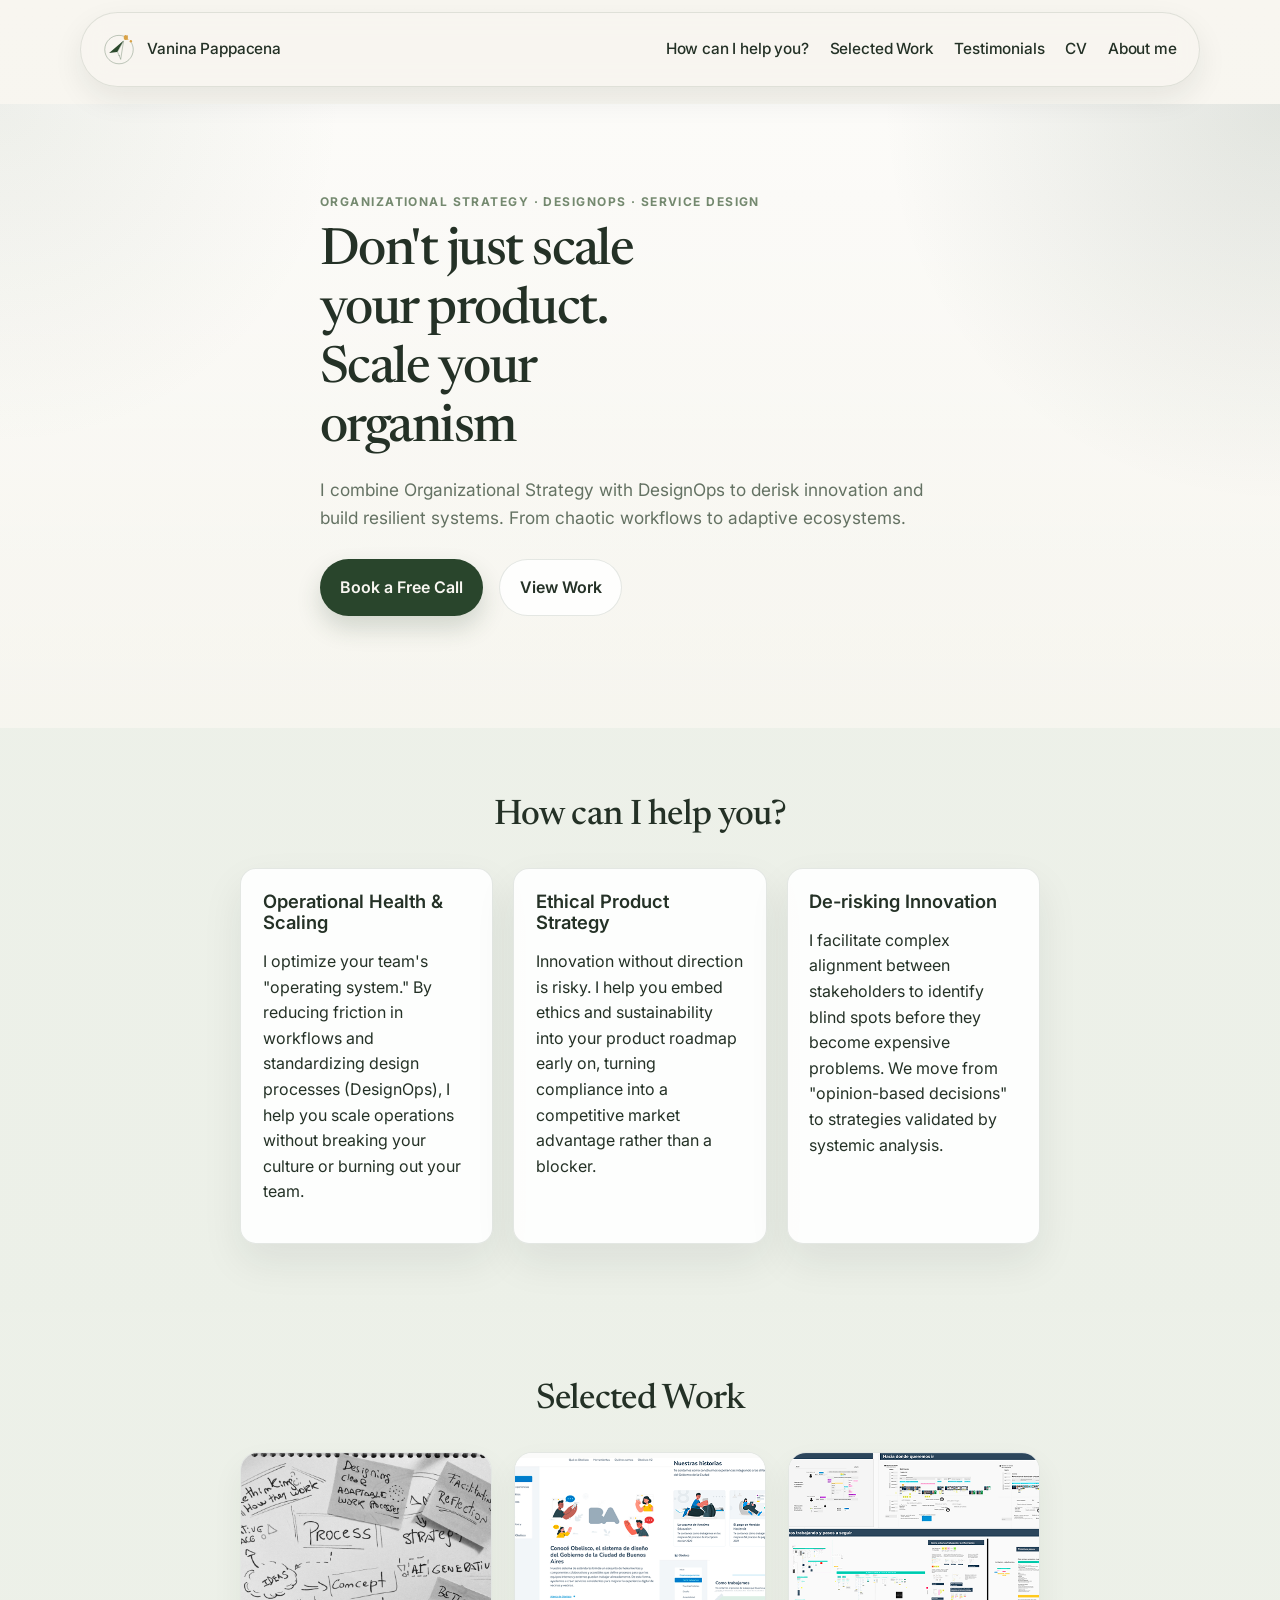
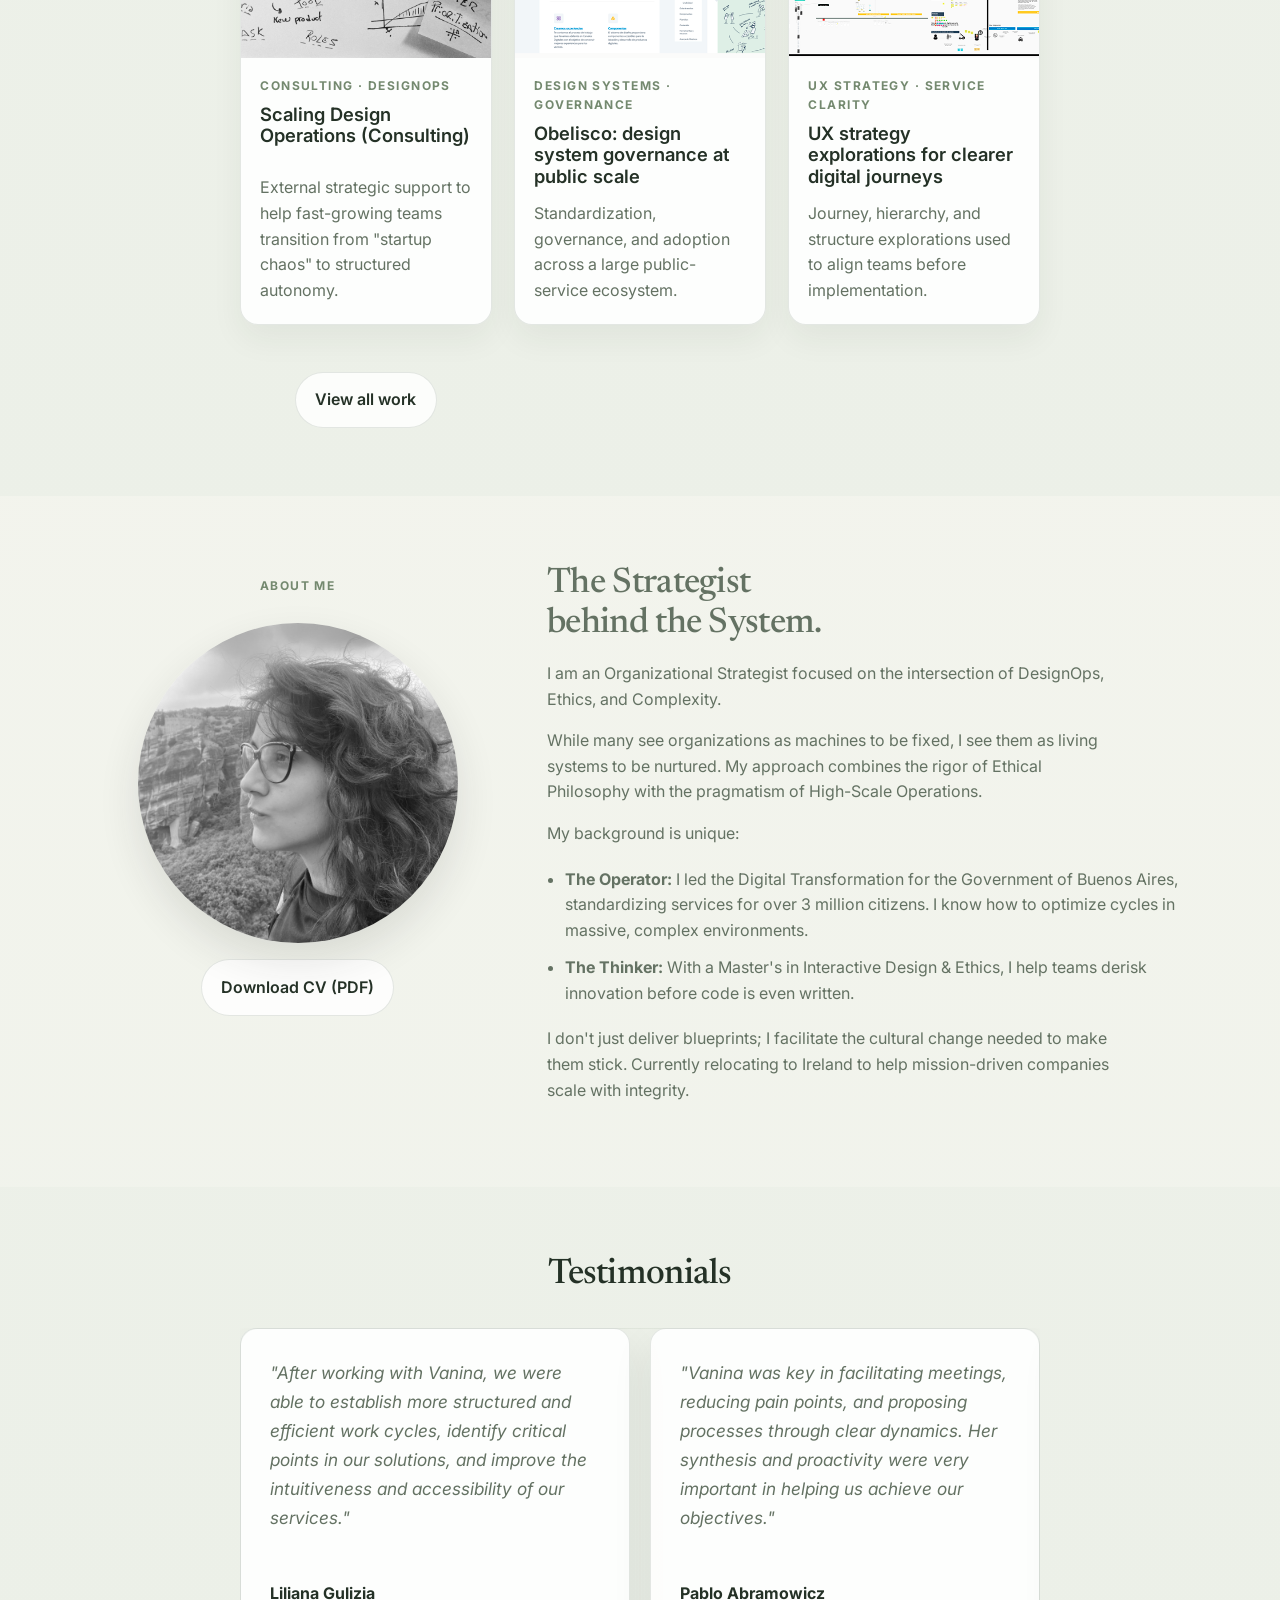
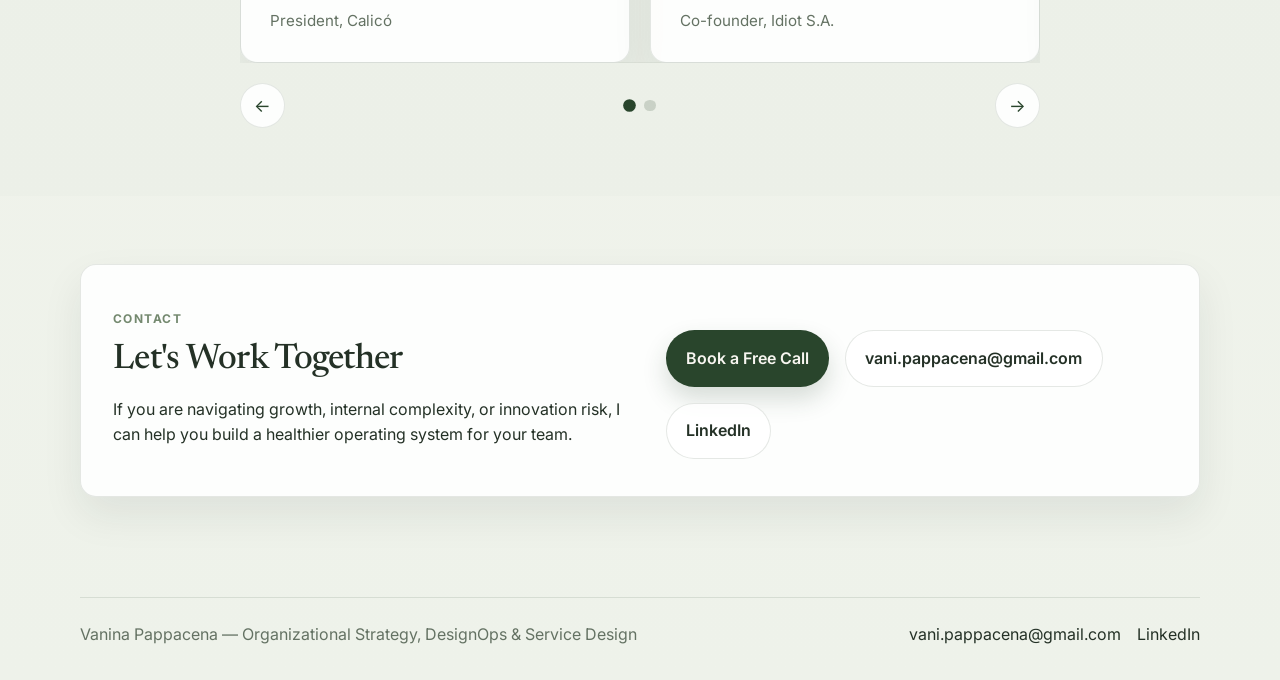
==== index.html @ 73548fb3 "Replace design system adoption with UX strategy explorations Updated the archive case card to reflec" ====
<!DOCTYPE html>
<html lang="en">
  <head>
    <meta charset="UTF-8" />
    <meta name="viewport" content="width=device-width, initial-scale=1.0" />
    <title>Vanina Pappacena | Organizational Strategy, DesignOps & Service Design</title>
    <meta
      name="description"
      content="Vanina Pappacena helps startups, digital teams, and mission-driven organizations reduce workflow friction, align stakeholders, and scale resilient operating systems through DesignOps, service design, and ethical product strategy."
    />
    <link rel="preconnect" href="https://fonts.googleapis.com" />
    <link rel="preconnect" href="https://fonts.gstatic.com" crossorigin />
    <link
      href="https://fonts.googleapis.com/css2?family=Inter:wght@400;500;600;700;800&family=Newsreader:opsz,wght@6..72,400;6..72,500;6..72,600&display=swap"
      rel="stylesheet"
    />
    <link rel="stylesheet" href="styles.css" />
    <link rel="icon" href="favicon.svg" type="image/svg+xml" />
  </head>
  <body>
    <a class="skip-link" href="#main">Skip to content</a>
    <header class="hero">
      <nav class="nav container">
        <a href="#top" class="brand" aria-label="Vanina Pappacena home">
          <span class="brand-mark" aria-hidden="true">
            <svg viewBox="0 0 26 27" xmlns="http://www.w3.org/2000/svg">
              <path d="M23.3946 8C24.4156 9.76504 25 11.8143 25 14C25 20.6274 19.6274 26 13 26C6.37258 26 1 20.6274 1 14C1 7.37258 6.37258 2 13 2C14.4025 2 15.7489 2.24062 17 2.68282" />
              <path d="M13.1991 19.167L14.4355 22.2803L16.8695 6.65194L11.7145 15.9192L13.1991 19.167Z" />
              <path d="M7.9419 16.3887L4.68591 16.9181L16.6733 6.60284L11.4561 15.9947L7.95185 16.3896L7.9419 16.3887Z" class="fill" />
              <path d="M18.597 6C18.2845 6 18.0086 5.92142 17.7692 5.76426C17.5299 5.60709 17.3419 5.37389 17.2051 5.06463C17.0684 4.75032 17 4.36248 17 3.90114C17 3.21166 17.1441 2.68441 17.4322 2.31939C17.7253 1.95437 18.1234 1.77186 18.6264 1.77186C18.812 1.77186 18.9805 1.79974 19.1318 1.85551C19.2833 1.90621 19.4176 1.97972 19.5348 2.07604C19.6569 2.1673 19.7594 2.2763 19.8425 2.40304L19.8718 2.40304L19.967 1.84791L20.4798 1.84791L20.4798 5.02661C20.4798 5.18378 20.5092 5.29531 20.5678 5.36121C20.6264 5.42205 20.6972 5.45247 20.7802 5.45247C20.8193 5.45247 20.8608 5.4474 20.9048 5.43726C20.9487 5.42712 20.9805 5.41952 21 5.41445L21 5.90114C20.9756 5.91635 20.9414 5.93156 20.8974 5.94676C20.8535 5.96198 20.8046 5.97465 20.751 5.98479C20.6972 5.99493 20.6434 6 20.5898 6C20.409 6 20.2576 5.95437 20.1355 5.86311C20.0183 5.77186 19.9329 5.60963 19.8791 5.37643L19.8278 5.37643C19.7497 5.4981 19.652 5.6071 19.5348 5.70342C19.4176 5.79468 19.2808 5.86819 19.1246 5.92395C18.9682 5.97465 18.7924 6 18.597 6Z" class="accent" />
              <circle cx="23" cy="7" r="1" class="accent" />
            </svg>
          </span>
          <span>Vanina Pappacena</span>
        </a>
        <button class="menu-toggle" aria-label="Toggle navigation" aria-expanded="false">
          <span></span><span></span><span></span>
        </button>
        <div class="nav-links">
          <a href="#services">How can I help you?</a>
          <a href="#work">Selected Work</a>
          <a href="#testimonials">Testimonials</a>
          <a href="cv.html">CV</a>
          <a href="#about">About me</a>
        </div>
      </nav>

      <div class="container hero-content" id="top">
        <p class="eyebrow">Organizational Strategy · DesignOps · Service Design</p>
        <h1>Don't just scale your product. Scale your organism</h1>
        <p class="lead">
          I combine Organizational Strategy with DesignOps to derisk innovation and build
          resilient systems. From chaotic workflows to adaptive ecosystems.
        </p>
        <div class="hero-actions">
          <a class="button primary" href="https://calendar.app.google/V6Ys1VDeQmLWU51MA" target="_blank" rel="noreferrer">Book a Free Call</a>
          <a class="button secondary" href="#work">View Work</a>
        </div>
      </div>
    </header>

    <main id="main">
      <section class="section section-alt" id="services">
        <div class="container">
          <div class="section-heading">
            <h2>How can I help you?</h2>
          </div>
          <div class="grid three-up">
            <article class="card service-card">
              <h3>Operational Health &amp; Scaling</h3>
              <p>
                I optimize your team's "operating system." By reducing friction in workflows and
                standardizing design processes (DesignOps), I help you scale operations without
                breaking your culture or burning out your team.
              </p>
            </article>
            <article class="card service-card">
              <h3>Ethical Product Strategy</h3>
              <p>
                Innovation without direction is risky. I help you embed ethics and sustainability into
                your product roadmap early on, turning compliance into a competitive market advantage
                rather than a blocker.
              </p>
            </article>
            <article class="card service-card">
              <h3>De-risking Innovation</h3>
              <p>
                I facilitate complex alignment between stakeholders to identify blind spots before they
                become expensive problems. We move from "opinion-based decisions" to strategies validated
                by systemic analysis.
              </p>
            </article>
          </div>
        </div>
      </section>

      <section class="section section-alt" id="work">
        <div class="container">
          <div class="section-heading">
            <h2>Selected Work</h2>
          </div>
           <div class="archive-case-grid">
          <a class="archive-case-card" href="cases/scaling-design-operations.html">
            <img class="archive-case-image" src="assets/images/cases/consulting-cover.png" alt="Scaling Design Operations" />
            <div class="archive-case-body">
              <p class="tag">Consulting · DesignOps</p>
              <h3>Scaling Design Operations (Consulting)</h3>
              <p>External strategic support to help fast-growing teams transition from "startup chaos" to structured autonomy.</p>
            </div>
          </a>
          <a class="archive-case-card" href="cases/obelisco-design-system.html">
            <img class="archive-case-image" src="assets/images/cases/system-overview.png" alt="Obelisco design system" />
            <div class="archive-case-body">
              <p class="tag">Design Systems · Governance</p>
              <h3>Obelisco: design system governance at public scale</h3>
              <p>Standardization, governance, and adoption across a large public-service ecosystem.</p>
            </div>
          </a>
             <a class="archive-case-card" href="cases/ux-strategy-explorations.html">
            <img class="archive-case-image" src="assets/images/cases/ux-strategy-cover.png" alt="UX strategy explorations" />
            <div class="archive-case-body">
              <p class="tag">UX Strategy · Service Clarity</p>
              <h3>UX strategy explorations for clearer digital journeys</h3>
              <p>Journey, hierarchy, and structure explorations used to align teams before implementation.</p>
            </div>
          </a>
          <div class="archive-cta">
            <a class="button secondary" href="work.html">View all work</a>
          </div>
        </div>
      </section>

      <section class="section container" id="about">
        <div class="about-layout">
          <div class="about-media">
            <p class="eyebrow">About me</p>
            <img class="profile-image" src="assets/images/profile-vanina.jpeg" alt="Portrait of Vanina Pappacena" />
            <a class="button secondary" href="assets/docs/vanina-pappacena-cv.pdf" download>Download CV (PDF)</a>
          </div>
          <div class="about-copy">
            <h2>The Strategist behind the System.</h2>
            <p>
              I am an Organizational Strategist focused on the intersection of DesignOps, Ethics, and Complexity.
            </p>
            <p>
              While many see organizations as machines to be fixed, I see them as living systems to be nurtured.
              My approach combines the rigor of Ethical Philosophy with the pragmatism of High-Scale Operations.
            </p>
            <p>My background is unique:</p>
            <ul class="about-points">
              <li><strong>The Operator:</strong> I led the Digital Transformation for the Government of Buenos Aires, standardizing services for over 3 million citizens. I know how to optimize cycles in massive, complex environments.</li>
              <li><strong>The Thinker:</strong> With a Master's in Interactive Design &amp; Ethics, I help teams derisk innovation before code is even written.</li>
            </ul>
            <p>
              I don't just deliver blueprints; I facilitate the cultural change needed to make them stick.
              Currently relocating to Ireland to help mission-driven companies scale with integrity.
            </p>
          </div>
        </div>
      </section>

      <section class="section section-alt" id="testimonials">
        <div class="container">
          <div class="section-heading">
            <h2>Testimonials</h2>
          </div>
          <div class="testimonials-carousel" data-testimonials-carousel aria-label="Client testimonials">
            <div class="testimonials-viewport" data-testimonials-viewport tabindex="0">
              <div class="testimonials-track">
                <article class="testimonial-card">
                  <p>
                    "After working with Vanina, we were able to establish more structured and efficient work cycles,
                    identify critical points in our solutions, and improve the intuitiveness and accessibility of our services."
                  </p>
                  <div class="testimonial-meta">
                    <strong>Liliana Gulizia</strong>
                    <span>President, Calicó</span>
                  </div>
                </article>

                <article class="testimonial-card">
                  <p>
                    "Vanina was key in facilitating meetings, reducing pain points, and proposing processes through clear dynamics.
                    Her synthesis and proactivity were very important in helping us achieve our objectives."
                  </p>
                  <div class="testimonial-meta">
                    <strong>Pablo Abramowicz</strong>
                    <span>Co-founder, Idiot S.A.</span>
                  </div>
                </article>

                <article class="testimonial-card">
                  <p>
                    "Vanina brings strong systematization, documentation, creativity, empathy, and professionalism.
                    She is deeply committed to understanding the organizations she supports and always adds value."
                  </p>
                  <div class="testimonial-meta">
                    <strong>Florencia Castagnino, Santiago Lombardi, Ernesto Kern</strong>
                    <span>Co-founders, Bleett</span>
                  </div>
                </article>

                <article class="testimonial-card">
                  <p>
                    "Working with Vanina was a valuable experience for our company. She helped us recognize and express
                    the qualities that represent us, while guiding a collective learning process that was key to the project's success."
                  </p>
                  <div class="testimonial-meta">
                    <strong>Laura Contreras</strong>
                    <span>Planning, project management and evaluation consultant</span>
                  </div>
                </article>
              </div>
            </div>

            <div class="testimonial-controls" aria-label="Testimonial navigation">
              <button class="testimonial-arrow" type="button" data-testimonial-prev aria-label="Previous testimonial">←</button>
              <div class="testimonial-dots" data-testimonial-dots></div>
              <button class="testimonial-arrow" type="button" data-testimonial-next aria-label="Next testimonial">→</button>
            </div>
          </div>
        </div>
      </section>

      <section class="section container" id="contact">
        <div class="contact-box">
          <div>
            <p class="eyebrow">Contact</p>
            <h2>Let's Work Together</h2>
            <p>
              If you are navigating growth, internal complexity, or innovation risk, I can help you build
              a healthier operating system for your team.
            </p>
          </div>
          <div class="contact-actions">
            <a class="button primary" href="https://calendar.app.google/V6Ys1VDeQmLWU51MA" target="_blank" rel="noreferrer">Book a Free Call</a>
            <a class="button secondary" href="mailto:vani.pappacena@gmail.com">vani.pappacena@gmail.com</a>
            <a class="button secondary" href="https://www.linkedin.com/in/vanina-pappacena/" target="_blank" rel="noreferrer">LinkedIn</a>
          </div>
        </div>
      </section>
    </main>

    <footer class="site-footer">
      <div class="container footer-content">
        <p>Vanina Pappacena — Organizational Strategy, DesignOps &amp; Service Design</p>
        <div class="footer-links">
          <a href="mailto:vani.pappacena@gmail.com">vani.pappacena@gmail.com</a>
          <a href="https://www.linkedin.com/in/vanina-pappacena/" target="_blank" rel="noreferrer">LinkedIn</a>
        </div>
      </div>
    </footer>

    <script>
      (() => {
        const carousel = document.querySelector("[data-testimonials-carousel]");

        if (!carousel) {
          return;
        }

        const viewport = carousel.querySelector("[data-testimonials-viewport]");
        const track = carousel.querySelector(".testimonials-track");
        const slides = Array.from(carousel.querySelectorAll(".testimonial-card"));
        const previousButton = carousel.querySelector("[data-testimonial-prev]");
        const nextButton = carousel.querySelector("[data-testimonial-next]");
        const dotsContainer = carousel.querySelector("[data-testimonial-dots]");
        const prefersReducedMotion = window.matchMedia("(prefers-reduced-motion: reduce)");
        const desktopViewport = window.matchMedia("(min-width: 901px)");
        let currentPage = 0;
        let intervalId;
        let scrollFrame;
        let dots = [];

        if (!viewport || !track || !slides.length || !previousButton || !nextButton || !dotsContainer) {
          return;
        }

        const getVisibleCount = () => (desktopViewport.matches ? 2 : 1);

        const getPageCount = () => Math.ceil(slides.length / getVisibleCount());

        const getPageStartIndex = (page) => page * getVisibleCount();

        const renderDots = () => {
          dotsContainer.innerHTML = "";
          dots = Array.from({ length: getPageCount() }, (_, index) => {
            const button = document.createElement("button");
            button.type = "button";
            button.className = "testimonial-dot";
            button.setAttribute("aria-label", `Go to testimonial group ${index + 1}`);
            button.addEventListener("click", () => {
              goToPage(index);
            });
            dotsContainer.appendChild(button);
            return button;
          });
        };

        const updateSlider = () => {
          const pageCount = getPageCount();
          currentPage = Math.max(0, Math.min(currentPage, pageCount - 1));

          slides.forEach((slide, index) => {
            const page = Math.floor(index / getVisibleCount());
            slide.setAttribute("aria-hidden", page === currentPage ? "false" : "true");
          });

          dots.forEach((dot, index) => {
            const isActive = index === currentPage;
            dot.classList.toggle("is-active", isActive);
            dot.setAttribute("aria-current", isActive ? "true" : "false");
          });
        };

        const goToPage = (page, restart = true) => {
          const pageCount = getPageCount();
          currentPage = (page + pageCount) % pageCount;
          const targetSlide = slides[getPageStartIndex(currentPage)];

          if (!targetSlide) {
            return;
          }

          viewport.scrollTo({
            left: targetSlide.offsetLeft,
            behavior: prefersReducedMotion.matches ? "auto" : "smooth"
          });

          updateSlider();

          if (restart) {
            restartAutoPlay();
          }
        };

        const stopAutoPlay = () => {
          if (intervalId) {
            window.clearInterval(intervalId);
            intervalId = undefined;
          }
        };

        const startAutoPlay = () => {
          if (prefersReducedMotion.matches || getPageCount() < 2) {
            return;
          }

          stopAutoPlay();
          intervalId = window.setInterval(() => {
            goToPage(currentPage + 1, false);
          }, 4200);
        };

        const restartAutoPlay = () => {
          stopAutoPlay();
          startAutoPlay();
        };

        previousButton.addEventListener("click", () => {
          goToPage(currentPage - 1);
        });

        nextButton.addEventListener("click", () => {
          goToPage(currentPage + 1);
        });

        carousel.addEventListener("mouseenter", stopAutoPlay);
        carousel.addEventListener("mouseleave", startAutoPlay);
        carousel.addEventListener("focusin", stopAutoPlay);
        carousel.addEventListener("focusout", () => {
          if (!carousel.contains(document.activeElement)) {
            startAutoPlay();
          }
        });

        carousel.addEventListener("keydown", (event) => {
          if (event.key === "ArrowLeft") {
            event.preventDefault();
            goToPage(currentPage - 1);
          }

          if (event.key === "ArrowRight") {
            event.preventDefault();
            goToPage(currentPage + 1);
          }
        });

        viewport.addEventListener("scroll", () => {
          if (scrollFrame) {
            cancelAnimationFrame(scrollFrame);
          }

          scrollFrame = requestAnimationFrame(() => {
            let closestIndex = 0;
            let closestDistance = Number.POSITIVE_INFINITY;

            slides.forEach((slide, index) => {
              const distance = Math.abs(slide.offsetLeft - viewport.scrollLeft);
              if (distance < closestDistance) {
                closestDistance = distance;
                closestIndex = index;
              }
            });

            currentPage = Math.floor(closestIndex / getVisibleCount());
            updateSlider();
          });
        });

        const handleMotionChange = () => {
          stopAutoPlay();
          startAutoPlay();
        };

        const handleViewportChange = () => {
          renderDots();
          updateSlider();
          goToPage(Math.min(currentPage, getPageCount() - 1), false);
          startAutoPlay();
        };

        document.addEventListener("visibilitychange", () => {
          if (document.hidden) {
            stopAutoPlay();
          } else {
            startAutoPlay();
          }
        });

        prefersReducedMotion.addEventListener("change", handleMotionChange);
        desktopViewport.addEventListener("change", handleViewportChange);

        renderDots();
        updateSlider();
        goToPage(0, false);
        startAutoPlay();
      })();
    </script>
    <script src="assets/js/nav.js"></script>
  </body>
</html>
---- styles.css ----
:root {
  --bg: #f5f3ec;
  --bg-alt: #ecf0e8;
  --bg-soft: #e4ebe1;
  --surface: rgba(255, 255, 255, 0.88);
  --surface-strong: rgba(255, 255, 255, 0.96);
  --surface-hover: rgba(255, 255, 255, 0.98);
  --text: #243126;
  --muted: #647263;
  --accent: #74896f;
  --accent-strong: #29452c;
  --accent-strong-hover: #1f3621;
  --accent-soft: #dce6d9;
  --accent-warm: #d9a246;
  --border: rgba(41, 69, 44, 0.12);
  --border-strong: rgba(41, 69, 44, 0.22);
  --shadow: 0 18px 40px rgba(30, 44, 32, 0.08);
  --shadow-strong: 0 20px 44px rgba(30, 44, 32, 0.14);
}

* {
  box-sizing: border-box;
}

html {
  scroll-behavior: smooth;
}

body {
  margin: 0;
  font-family: "Inter", system-ui, sans-serif;
  background: linear-gradient(180deg, #f8f6f0 0%, #eef2ea 100%);
  color: var(--text);
  line-height: 1.6;
  padding-top: 6.5rem;
}

.skip-link {
  position: absolute;
  left: -9999px;
}

.skip-link:focus {
  left: 1rem;
  top: 1rem;
  z-index: 100;
  background: white;
  color: #0b1020;
  padding: 0.75rem 1rem;
  border-radius: 0.75rem;
}

.container {
  width: min(1120px, calc(100% - 2rem));
  margin: 0 auto;
}

.hero {
  padding-bottom: 4.25rem;
  background:
    radial-gradient(circle at top right, rgba(41, 69, 44, 0.12), transparent 28%),
    radial-gradient(circle at top left, rgba(116, 137, 111, 0.1), transparent 24%),
    linear-gradient(180deg, rgba(255, 255, 255, 0.58), rgba(255, 255, 255, 0));
}

.nav {
  display: flex;
  align-items: center;
  justify-content: space-between;
  position: fixed;
  top: 0.75rem;
  left: 50%;
  transform: translateX(-50%);
  width: min(1120px, calc(100% - 2rem));
  z-index: 40;
  padding: 0.95rem 1.25rem;
  gap: 1rem;
  backdrop-filter: blur(14px);
}

.nav.container {
  background: rgba(248, 246, 240, 0.9);
  border: 1px solid var(--border);
  border-radius: 999px;
  box-shadow: 0 12px 30px rgba(30, 44, 32, 0.08);
}

.brand,
.nav a,
.work-card a {
  color: var(--text);
  text-decoration: none;
}

.brand {
  display: inline-flex;
  align-items: center;
  gap: 0.75rem;
  font-size: 0.96rem;
  font-weight: 700;
  letter-spacing: -0.01em;
}

.brand-mark {
  width: 2rem;
  height: 2rem;
  display: inline-flex;
}

.brand-mark svg {
  width: 100%;
  height: 100%;
  fill: none;
  stroke: #2c492d; 
  stroke-width: 0.25;
  stroke-linecap: round;
  stroke-linejoin: round;
}

.brand-mark svg .fill {
  fill: #2c492d;
  stroke: none;
}

.brand-mark svg .accent {
  fill: var(--accent-warm);
  stroke: none;
}

.nav-links {
  display: flex;
  gap: 1rem;
  flex-wrap: wrap;
}

.menu-toggle {
  display: none;
  background: none;
  border: none;
  cursor: pointer;
  padding: 0.35rem;
  flex-direction: column;
  justify-content: center;
  align-items: center;
  gap: 5px;
  width: 2.25rem;
  height: 2.25rem;
  flex-shrink: 0;
}

.menu-toggle span {
  display: block;
  width: 18px;
  height: 2px;
  background: var(--text);
  border-radius: 2px;
  transition: transform 0.22s ease, opacity 0.22s ease;
}

.nav.is-open .menu-toggle span:nth-child(1) {
  transform: translateY(7px) rotate(45deg);
}

.nav.is-open .menu-toggle span:nth-child(2) {
  opacity: 0;
}

.nav.is-open .menu-toggle span:nth-child(3) {
  transform: translateY(-7px) rotate(-45deg);
}

.nav a {
  font-size: 0.96rem;
  font-weight: 500;
  letter-spacing: -0.01em;
  padding: 0.32rem 0.15rem;
}

.hero-content {
  padding: 4.75rem 0 2.75rem;
  max-width: 40rem;
}

.eyebrow,
.tag {
  color: var(--accent);
  text-transform: uppercase;
  letter-spacing: 0.12em;
  font-size: 0.75rem;
  font-weight: 700;
}

h1,
h2,
h3 {
  line-height: 1.15;
  margin: 0 0 1rem;
}

h1 {
  font-family: "Newsreader", Georgia, serif;
  font-size: clamp(2rem, 5vw, 3.2rem); /* Mínimo: 32px | Máximo: 51px */
  max-width: 13ch;
  font-weight: 500;
  letter-spacing: -0.03em;
}

h2 {
  font-family: "Newsreader", Georgia, serif;
  font-size: clamp(1.5rem, 3.5vw, 2.2rem); /* Mínimo: 24px | Máximo: 35px */
  font-weight: 500;
  letter-spacing: -0.02em;
}

h3 {
  font-size: 1.15rem;
  font-weight: 600;
}

.lead {
  max-width: 58ch;
  color: var(--muted);
  font-size: 1.08rem;
}

.supporting-copy {
  max-width: 58ch;
  margin: 1rem 0 0;
  color: #556353;
}

.hero-actions,
.contact-actions {
  display: flex;
  gap: 1rem;
  flex-wrap: wrap;
  margin-top: 1.75rem;
}

.button {
  display: inline-flex;
  align-items: center;
  justify-content: center;
  padding: 0.9rem 1.2rem;
  border-radius: 999px;
  border: 1px solid var(--border);
  text-decoration: none;
  font-weight: 600;
  transition:
    transform 0.2s ease,
    box-shadow 0.2s ease,
    background-color 0.2s ease,
    color 0.2s ease,
    border-color 0.2s ease;
}

.button.primary {
  background: var(--accent-strong);
  color: #f8f6f1;
  border-color: transparent;
  box-shadow: 0 12px 24px rgba(41, 69, 44, 0.18);
}

.button.secondary {
  background: rgba(255, 255, 255, 0.82);
  color: var(--text);
}

.text-link {
  color: var(--accent-strong);
  text-decoration: none;
  font-weight: 600;
}

.button.primary:hover,
.button.primary:focus-visible {
  background: var(--accent-strong-hover);
  transform: translateY(-2px);
  box-shadow: 0 16px 28px rgba(41, 69, 44, 0.22);
}

.button.secondary:hover,
.button.secondary:focus-visible {
  background: var(--accent-soft);
  border-color: var(--border-strong);
  color: var(--accent-strong);
  transform: translateY(-2px);
  box-shadow: 0 12px 24px rgba(41, 69, 44, 0.1);
}

.button:active {
  transform: translateY(0);
  box-shadow: none;
}

.highlights {
  list-style: none;
  padding: 0;
  margin: 2rem 0 0;
  display: grid;
  grid-template-columns: repeat(2, minmax(0, 1fr));
  gap: 0.75rem;
  max-width: 48rem;
}

.highlights li,
.card,
.work-card,
.contact-box {
  background: var(--surface);
  border: 1px solid var(--border);
  border-radius: 16px;
  box-shadow: var(--shadow);
}

.highlights li {
  padding: 1rem 1.1rem;
}

.section-tight {
  padding: 2.5rem 0 0;
}

.intro-panel {
  padding: 0;
  background: transparent;
  border: 0;
  border-radius: 0;
  color: #435140;
  box-shadow: none;
}

.intro-panel p {
  margin: 0;
  font-size: 1.05rem;
  max-width: 38rem;
}

.intro-minimal {
  border-top: 1px solid var(--border);
  padding-top: 1.5rem;
}

.section {
  padding: 4.25rem 0;
}

.section-alt {
  background: linear-gradient(180deg, rgba(236, 240, 232, 0.92), rgba(236, 240, 232, 0.98));
}

.section-heading {
  margin-bottom: 2rem;
  text-align: center;
}

.compact-heading {
  margin-bottom: 1.25rem;
}

.grid {
  display: grid;
  gap: 1.25rem;
}

.two-up {
  grid-template-columns: repeat(2, minmax(0, 1fr));
}

.three-up {
  grid-template-columns: repeat(3, minmax(0, 1fr));
}

.work-grid {
  grid-template-columns: repeat(3, minmax(0, 1fr));
}

.archive-case-grid {
  display: grid;
  grid-template-columns: repeat(3, minmax(0, 1fr));
  gap: 1.4rem;
}

.featured-case-grid {
  grid-template-columns: repeat(3, minmax(0, 1fr));
}

.archive-case-card {
  display: flex;
  flex-direction: column;
  background: var(--surface);
  border: 1px solid var(--border);
  border-radius: 18px;
  overflow: hidden;
  text-decoration: none;
  color: var(--text);
  box-shadow: 0 14px 32px rgba(30, 44, 32, 0.06);
  transition: transform 0.22s ease, box-shadow 0.22s ease, border-color 0.22s ease;
}

.archive-case-card:hover,
.archive-case-card:focus-visible {
  transform: translateY(-4px);
  box-shadow: var(--shadow-strong);
  border-color: var(--border-strong);
  background: var(--surface-hover);
}

.archive-case-image {
  width: 100%;
  aspect-ratio: 1.22 / 1;
  object-fit: cover;
  display: block;
}

.archive-case-body {
  display: flex;
  flex: 1;
  flex-direction: column;
  gap: 0.35rem;
  padding: 1.15rem 1.2rem 1.3rem;
}

.archive-case-body h3 {
  margin-bottom: 0.55rem;
}

.archive-case-body .tag {
  margin: 0 0 0.2rem;
}

.archive-case-body p:last-child {
  margin-top: auto;
  margin-bottom: 0;
  color: var(--muted);
}

.expanded-work-grid {
  grid-template-columns: repeat(2, minmax(0, 1fr));
}

.compact-work-grid {
  align-items: start;
}

.card,
.work-card {
  padding: 1.35rem;
}

.audience-grid {
  align-items: stretch;
}

.audience-card {
  display: flex;
  flex-direction: column;
}

.card-actions {
  display: flex;
  align-items: center;
  gap: 1rem;
  flex-wrap: wrap;
  margin-top: auto;
  padding-top: 1rem;
}

.service-card,
.faq-card {
  height: 100%;
}

.feature-list {
  margin: 1rem 0 0;
  padding-left: 1.15rem;
  color: var(--muted);
}

.feature-list li + li {
  margin-top: 0.55rem;
}

.work-card ul {
  padding-left: 1.2rem;
  color: var(--muted);
}

.service-card p,
.work-card p,
.about-copy p,
.testimonial-card p,
.contact-box p {
  max-width: 58ch;
}

.work-card a {
  font-weight: 600;
  color: var(--accent-strong);
}

.about-points {
  margin: 1.25rem 0;
  padding-left: 1.1rem;
  color: var(--muted);
}

.about-points li {
  margin-bottom: 0.75rem;
}

.about-layout {
  display: grid;
  grid-template-columns: 0.8fr 1.2fr;
  gap: 2rem;
  align-items: start;
}

.about-media {
  display: flex;
  flex-direction: column;
  align-items: center;
  gap: 1rem;
}

.profile-image {
  width: min(320px, 100%);
  aspect-ratio: 1;
  object-fit: cover;
  border-radius: 50%;
  display: block;
  filter: grayscale(100%);
  box-shadow: 0 18px 40px rgba(30, 44, 32, 0.12);
}

.about-copy {
  color: var(--muted);
}

.about-copy h2 {
  max-width: 14ch;
}

.testimonials-carousel {
  display: grid;
  gap: 1.25rem;
}

.testimonials-viewport {
  overflow-x: auto;
  overflow-y: hidden;
  position: relative;
  scroll-behavior: smooth;
  scrollbar-width: none;
  -ms-overflow-style: none;
}

.testimonials-viewport::-webkit-scrollbar {
  display: none;
}

.testimonials-viewport::after {
  content: "";
  position: absolute;
  inset: 0;
  border-radius: 18px;
  box-shadow: inset 0 0 0 1px rgba(44, 73, 45, 0.06);
  pointer-events: none;
}

.testimonials-track {
  display: flex;
  align-items: stretch;
  gap: 1.25rem;
}

.testimonials-grid {
  grid-template-columns: repeat(2, minmax(0, 1fr));
}

.testimonials-grid-wide {
  grid-template-columns: 1fr 1.35fr 1fr;
  align-items: stretch;
}

.testimonial-card,
.final-cta {
  background: var(--surface);
  border: 1px solid var(--border);
  border-radius: 16px;
  box-shadow: var(--shadow);
}

.testimonial-card {
  display: flex;
  flex-direction: column;
  justify-content: space-between;
  padding: 1.8rem;
  min-height: 18.5rem;
  flex: 0 0 calc(50% - 0.625rem);
  color: var(--muted);
  scroll-snap-align: start;
}

.testimonial-card p {
  font-style: italic;
  font-size: 1.08rem;
  line-height: 1.68;
  margin: 0;
  max-width: 34rem;
}

.testimonial-meta {
  display: flex;
  flex-direction: column;
  gap: 0.15rem;
  margin-top: 1.5rem;
  color: var(--text);
}

.testimonial-controls {
  display: flex;
  align-items: center;
  justify-content: center;
  gap: 1rem;
}

.testimonial-arrow {
  width: 2.8rem;
  height: 2.8rem;
  border-radius: 999px;
  border: 1px solid var(--border);
  background: rgba(255, 255, 255, 0.88);
  color: var(--accent-strong);
  font: inherit;
  font-size: 1.1rem;
  cursor: pointer;
  transition: transform 0.2s ease, background 0.2s ease, border-color 0.2s ease;
}

.testimonial-arrow:hover,
.testimonial-arrow:focus-visible {
  background: var(--accent-soft);
  border-color: var(--border-strong);
  transform: translateY(-1px);
}

.testimonial-arrow:active {
  transform: translateY(0);
}

.testimonial-dots {
  display: flex;
  align-items: center;
  justify-content: center;
  gap: 0.55rem;
  flex: 1;
}

.testimonial-dot {
  width: 0.7rem;
  height: 0.7rem;
  padding: 0;
  border: 0;
  border-radius: 999px;
  background: rgba(44, 73, 45, 0.18);
  cursor: pointer;
  transition: transform 0.2s ease, background 0.2s ease;
}

.testimonial-dot.is-active {
  background: var(--accent-strong);
  transform: scale(1.15);
}

.testimonial-meta span {
  color: var(--muted);
  font-size: 0.95rem;
}

.contact-box {
  padding: 2rem;
  display: flex;
  justify-content: space-between;
  gap: 2rem;
  align-items: center;
}

.section-note {
  margin: 1.25rem 0 0;
  color: var(--muted);
  max-width: 44rem;
}

.archive-cta {
  display: flex;
  align-items: center;
  justify-content: center;
  gap: 1rem;
  flex-wrap: wrap;
  margin-top: 1.5rem;
}

.archive-page .hero,
.case-page .hero {
  padding-bottom: 2.5rem;
}

.page-intro {
  padding: 3.35rem 0 1.25rem;
  max-width: 44rem;
}

.page-intro h1 {
  max-width: 12ch;
}

.archive-grid {
  align-items: stretch;
}

.cv-layout {
  display: grid;
  grid-template-columns: 0.75fr 1.25fr;
  gap: 1.85rem;
  align-items: start;
}

.cv-layout .case-summary {
  position: sticky;
  top: 7rem;
}

.cv-content {
  display: grid;
  gap: 0;
}

.chip-grid {
  display: flex;
  flex-wrap: wrap;
  gap: 0.75rem;
  margin-top: 1rem;
}

.chip {
  display: inline-flex;
  align-items: center;
  padding: 0.55rem 0.9rem;
  border-radius: 999px;
  background: rgba(255, 255, 255, 0.9);
  border: 1px solid var(--border);
  color: var(--text);
  font-size: 0.95rem;
}

.timeline {
  display: grid;
  gap: 1rem;
  margin-top: 1rem;
}

.timeline-item {
  background: var(--surface);
  border: 1px solid var(--border);
  border-radius: 18px;
  box-shadow: var(--shadow);
  padding: 1.45rem;
}

.timeline-meta {
  margin: -0.35rem 0 1rem;
  color: var(--muted);
}

.case-backlink {
  display: inline-flex;
  margin-bottom: 1rem;
  color: var(--accent-strong);
  text-decoration: none;
  font-weight: 600;
}

.case-hero {
  display: grid;
  grid-template-columns: 1.05fr 0.95fr;
  gap: 2rem;
  align-items: center;
}

.case-cover {
  width: 100%;
  aspect-ratio: 1.08 / 1;
  object-fit: cover;
  border-radius: 24px;
  border: 1px solid var(--border);
  box-shadow: var(--shadow);
  display: block;
}

.case-layout {
  display: grid;
  grid-template-columns: 0.85fr 1.15fr;
  gap: 1.8rem;
  align-items: start;
}

.case-summary,
.gallery-card,
.fact-card {
  background: var(--surface);
  border: 1px solid var(--border);
  border-radius: 18px;
  box-shadow: var(--shadow);
}

.case-summary,
.fact-card {
  padding: 1.4rem;
}

.case-summary h2,
/* .case-section h2 {
  max-width: 16ch;
}*/

.case-summary p,
.fact-card p,
.case-intro,
.case-section p {
  color: var(--muted);
}

.metric-list,
.fact-list {
  list-style: none;
  padding: 0;
  margin: 1rem 0 0;
  display: grid;
  gap: 0.85rem;
}

.metric-list li,
.fact-list li {
  padding-top: 0.85rem;
  border-top: 1px solid var(--border);
}

.metric-list strong,
.fact-list strong {
  display: block;
  color: var(--text);
}

.case-section + .case-section {
  margin-top: 2.25rem;
}

.case-grid {
  display: grid;
  grid-template-columns: repeat(2, minmax(0, 1fr));
  gap: 1rem;
  margin-top: 1.25rem;
}

.gallery-card {
  padding: 0.9rem;
}

.gallery-card img {
  width: 100%;
  aspect-ratio: 1.2 / 1;
  object-fit: cover;
  display: block;
  border-radius: 14px;
}

.gallery-card figcaption {
  font-size: 0.95rem;
  color: var(--text);
  padding-top: 0.75rem;
}

.case-facts {
  display: grid;
  /* grid-template-columns: repeat(3, minmax(0, 1fr)); */
  gap: 1rem;
  margin-top: 1.5rem;
}

.site-footer {
  padding: 2rem 0 2rem;
}

.footer-content {
  padding-top: 1.5rem;
  border-top: 1px solid var(--border);
  display: flex;
  align-items: center;
  justify-content: space-between;
  gap: 1rem;
  color: var(--muted);
}

.footer-content p {
  margin: 0;
}

.footer-links {
  display: flex;
  flex-wrap: wrap;
  gap: 1rem;
}

.footer-links a {
  color: var(--text);
  text-decoration: none;
}

.about-media .button,
.cv-layout .hero-actions .button {
  min-width: 12rem;
}

.nav a,
.work-card a,
.footer-links a {
  transition: all 0.2s ease;
}

.nav a:hover,
.nav a:focus-visible {
  color: var(--accent-strong);
  opacity: 1;
}

.work-card a:hover,
.work-card a:focus-visible,
.footer-links a:hover,
.footer-links a:focus-visible,
.text-link:hover,
.text-link:focus-visible,
.case-backlink:hover,
.case-backlink:focus-visible {
  color: var(--accent-strong);
  opacity: 0.82;
}

@media (max-width: 900px) {
  .two-up,
  .three-up,
  .work-grid,
  .archive-case-grid,
  .testimonials-grid,
  .about-layout,
  .contact-box,
  .expanded-work-grid,
  .footer-content,
  .cv-layout {
    grid-template-columns: 1fr;
    display: grid;
  }

  .case-hero,
  .case-layout,
  .case-grid,
  .case-facts {
    grid-template-columns: 1fr;
  }

  .testimonials-grid-wide {
    grid-template-columns: 1fr;
  }

  .hero-content {
    max-width: 100%;
  }

  .nav-links {
    justify-content: center;
  }

  .testimonial-card {
    flex-basis: 100%;
    min-height: 19rem;
  }

  .archive-cta {
    align-items: flex-start;
  }

  .footer-content {
    display: flex;
    flex-direction: column;
    align-items: flex-start;
  }

  .cv-layout .case-summary {
    position: static;
  }
}

@media (max-width: 640px) {
  body {
    padding-top: 5rem;
    line-height: 1.55;
  }

  .menu-toggle {
    display: flex;
  }

  .nav {
    flex-direction: row;
    gap: 0.75rem;
    border-radius: 999px;
    top: 0.5rem;
    width: min(1120px, calc(100% - 1rem));
    padding: 0.85rem 1rem;
  }

  .nav.is-open {
    flex-direction: column;
    border-radius: 24px;
    align-items: stretch;
  }

  .nav-links {
    display: none;
    width: 100%;
    flex-direction: column;
    align-items: center;
    gap: 0.6rem;
  }

  .nav.is-open .nav-links {
    display: flex;
  }

  .nav a {
    font-size: 0.92rem;
  }

  .brand {
    font-size: 0.94rem;
  }

  .highlights {
    grid-template-columns: 1fr;
  }

  .hero-content {
    padding-top: 2.25rem;
    padding-bottom: 1rem;
  }

  .section {
    padding: 3.4rem 0;
  }

  .section-heading {
    margin-bottom: 1.25rem;
  }

  .page-intro {
    padding-top: 2.45rem;
  }

  h1 {
    max-width: 11ch;
    font-size: clamp(2.2rem, 13vw, 3.4rem);
  }

  h2 {
    font-size: clamp(1.7rem, 8vw, 2.3rem);
  }

  h3 {
    font-size: 1.05rem;
  }

  .lead,
  .intro-panel p,
  .archive-case-body p:last-child,
  .about-copy,
  .case-intro,
  .case-section p,
  .timeline-meta,
  .chip {
    font-size: 0.98rem;
  }

  .card,
  .work-card,
  .timeline-item,
  .case-summary,
  .fact-card,
  .contact-box,
  .testimonial-card {
    padding: 1.1rem;
    border-radius: 14px;
  }

  .about-layout,
  .case-hero,
  .case-layout,
  .cv-layout {
    gap: 1.25rem;
  }

  .case-cover,
  .gallery-card img,
  .archive-case-image {
    aspect-ratio: 1.18 / 1;
  }

  .testimonial-card {
    min-height: auto;
    padding: 1.2rem;
  }

  .testimonial-card p {
    font-size: 1.02rem;
    line-height: 1.62;
  }

  .testimonial-controls {
    gap: 0.75rem;
  }

  .testimonial-arrow {
    width: 2.55rem;
    height: 2.55rem;
  }

  .contact-actions,
  .hero-actions,
  .card-actions {
    flex-direction: column;
  }

  .button,
  .text-link {
    width: 100%;
    justify-content: center;
  }
}

/* ==========================================================================
   Case Text Blocks (Who this is for & Key learning)
   ========================================================================== */

/* Limita el ancho del texto para una lectura cómoda tipo editorial */
.section-alt .container {
  max-width: 800px;
  margin: 0 auto;
}

/* Tarjetas de texto plano */
.case-text-block {
  background: var(--surface);
  border: 1px solid var(--border);
  border-radius: 18px;
  box-shadow: var(--shadow);
  padding: 2rem;
  margin-bottom: 2rem;
}

/* Reset de margen superior para los títulos dentro del bloque */
.case-text-block h3 {
  margin-top: 0;
  margin-bottom: 1.25rem;
  font-family: "Newsreader", Georgia, serif;
  font-size: 1.6rem;
  font-weight: 500;
  letter-spacing: -0.01em;
  color: var(--text);
}

/* Estilo para las listas (Who this is for) */
.case-text-block ul {
  list-style: none;
  padding: 0;
  margin: 0;
}

.case-text-block ul li {
  font-size: 1.02rem;
  line-height: 1.6;
  color: var(--muted);
  margin-bottom: 0.85rem;
  padding-left: 1.5rem;
  position: relative;
}

/* Viñeta sutil y elegante usando tus variables de diseño */
.case-text-block ul li::before {
  content: "—";
  position: absolute;
  left: 0;
  color: var(--accent);
  font-weight: 600;
}

.case-text-block ul li:last-child {
  margin-bottom: 0;
}

/* Estilo para los párrafos (Key learning) */
.case-text-block p {
  font-size: 1.05rem;
  line-height: 1.65;
  color: var(--muted);
  margin: 0;
}

/* Ajustes específicos para pantallas pequeñas */
@media (max-width: 640px) {
  .case-text-block {
    padding: 1.4rem;
    border-radius: 14px;
    margin-bottom: 1.5rem;
  }
  
  .case-text-block h3 {
    font-size: 1.35rem;
    margin-bottom: 1rem;
  }
  
  .case-text-block p,
  .case-text-block ul li {
    font-size: 0.98rem;
  }
}

/* ==========================================================================
   Ajustes Finales para Casos de Estudio (Ponelo abajo de todo)
   ========================================================================== */

/* Libera el límite de 13 caracteres solo en las páginas de casos */
.case-page .case-hero h1 {
  max-width: 100%;
}

/* Le da un poco más de aire a la grilla del hero en pantallas grandes */
@media (min-width: 901px) {
  .case-page .case-hero {
    grid-template-columns: 1.2fr 0.8fr; /* El texto gana más espacio que la imagen */
    gap: 4rem;
  }
}
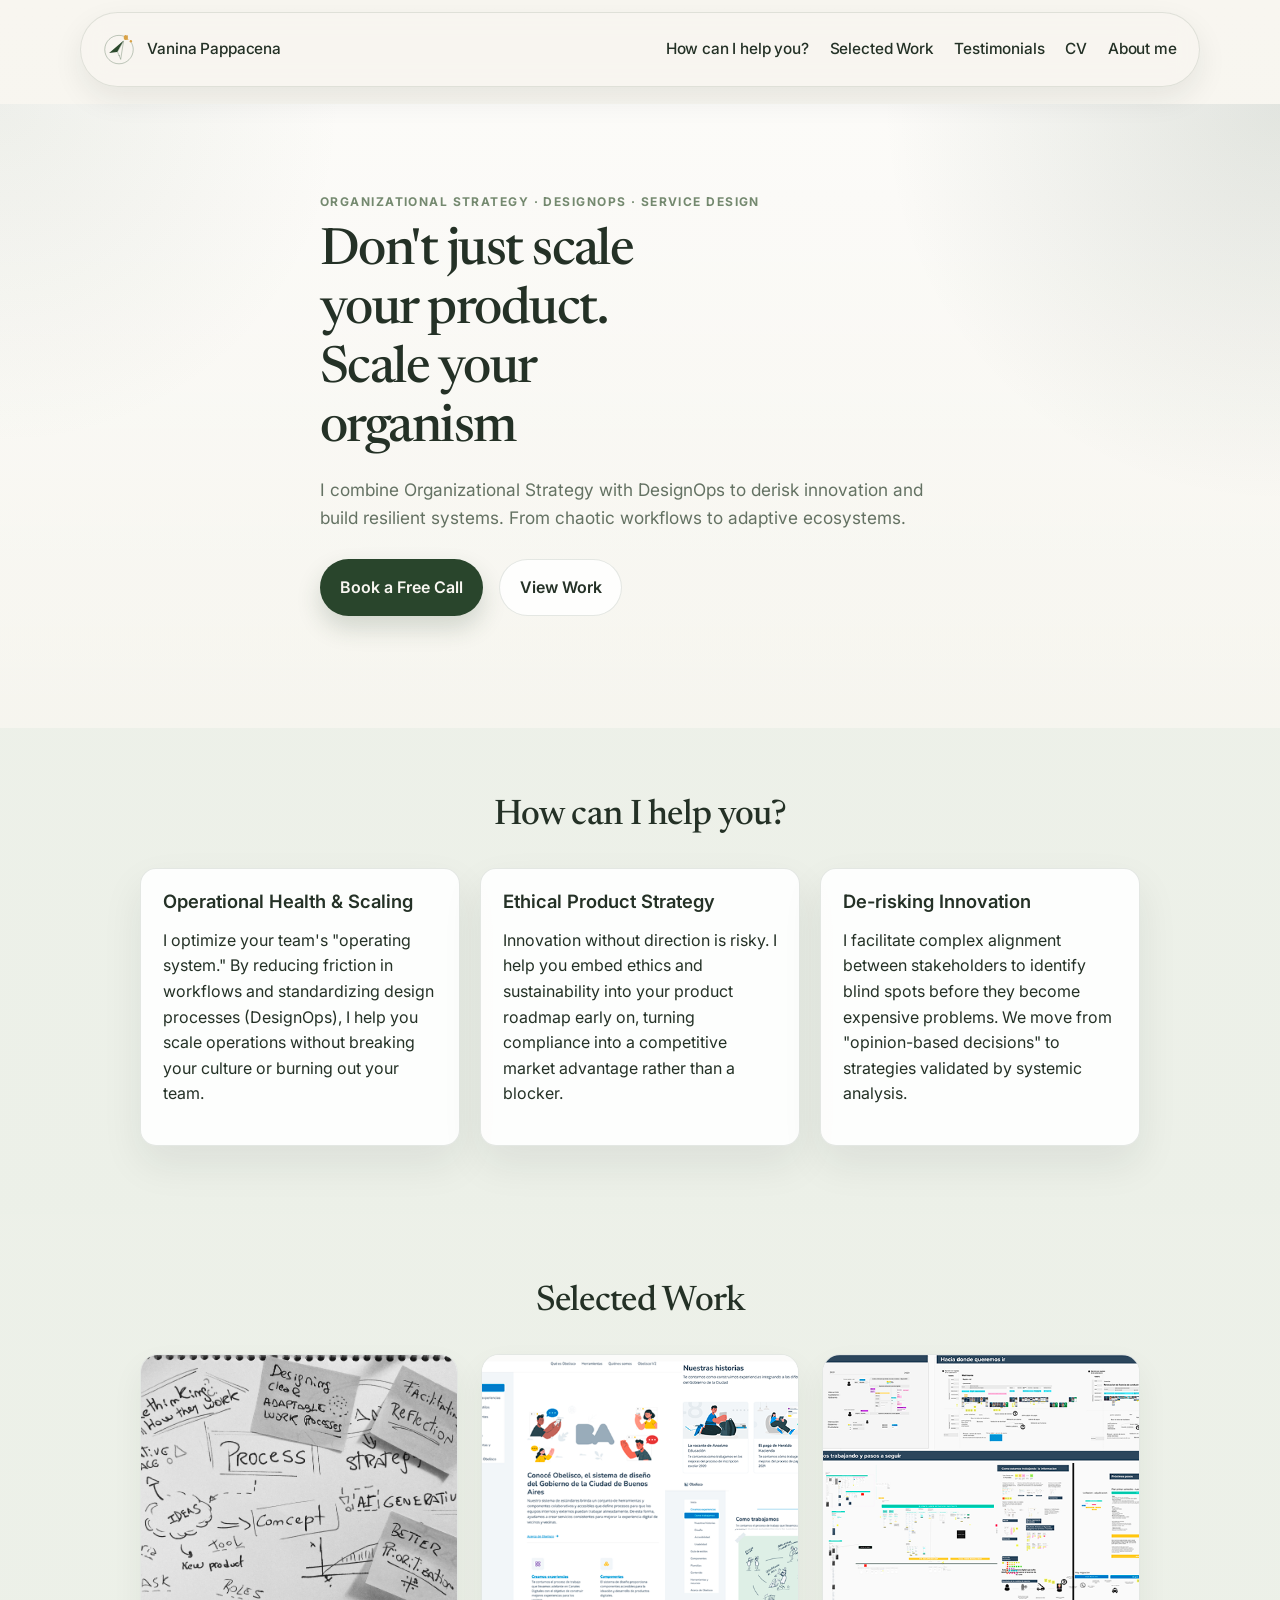
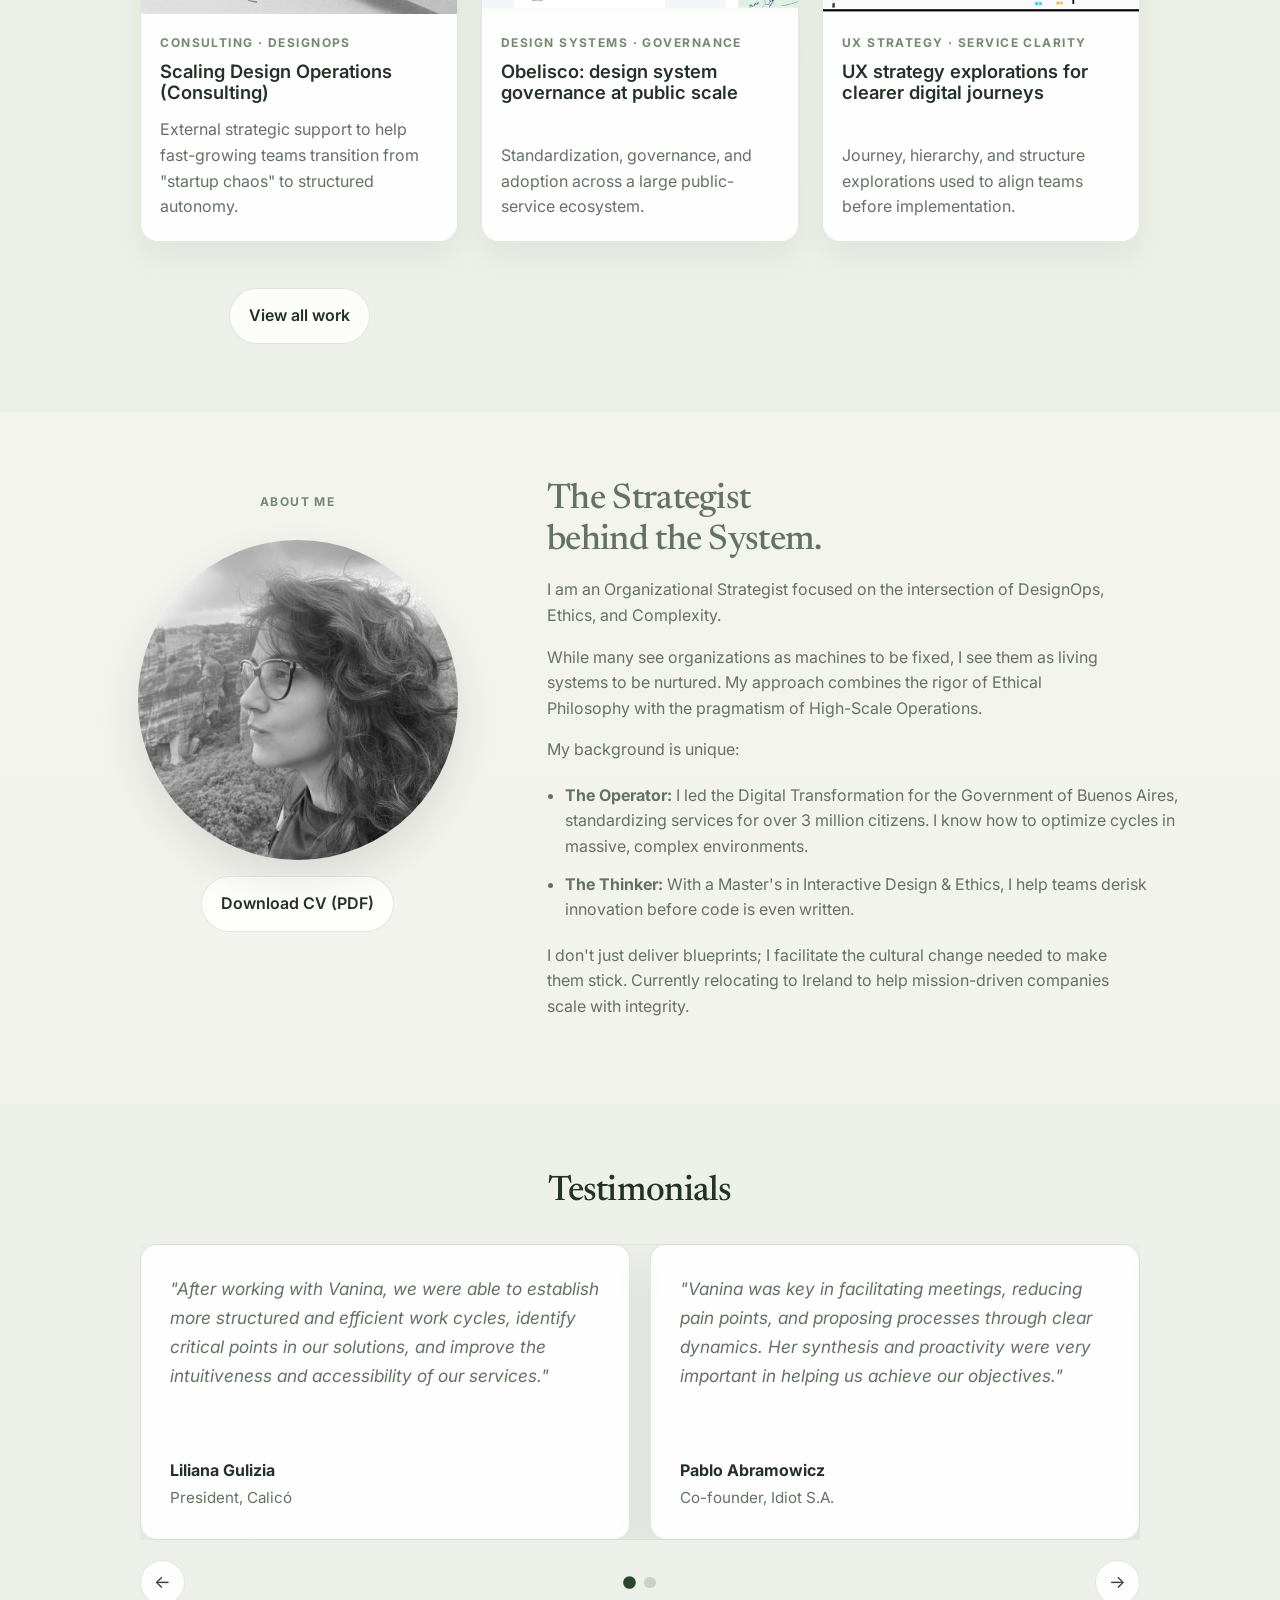
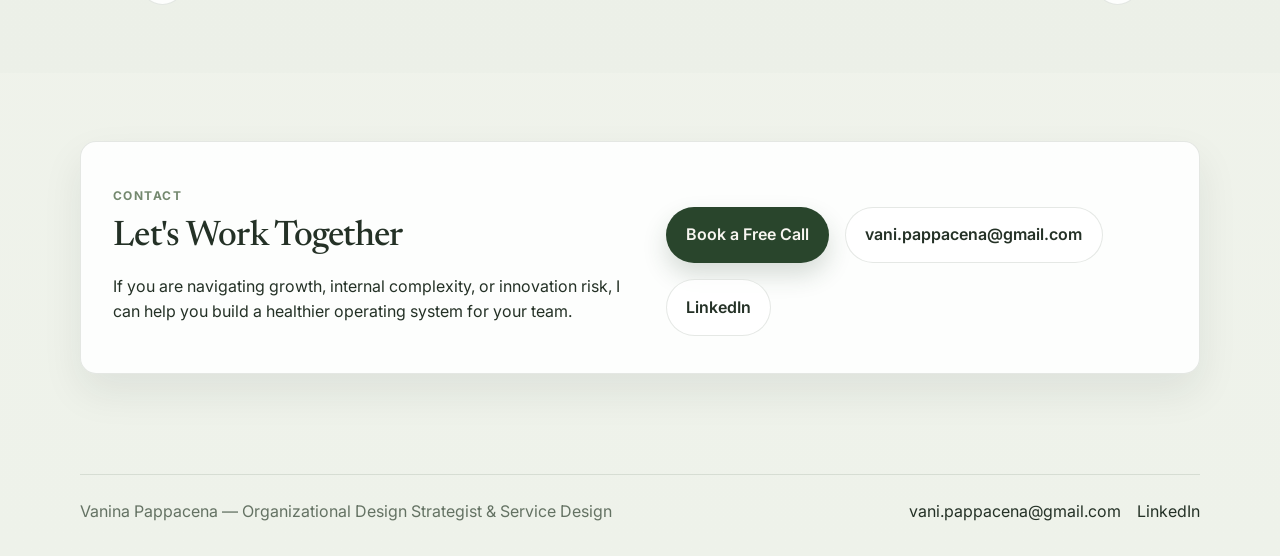
==== commit 113f48ce: "Update index.html" ====
--- a/index.html
+++ b/index.html
@@ -3,7 +3,7 @@
   <head>
     <meta charset="UTF-8" />
     <meta name="viewport" content="width=device-width, initial-scale=1.0" />
-    <title>Vanina Pappacena | Organizational Strategy, DesignOps & Service Design</title>
+    <title>Vanina Pappacena | Organizational Design Strategist & Service Design</title>
     <meta
       name="description"
       content="Vanina Pappacena helps startups, digital teams, and mission-driven organizations reduce workflow friction, align stakeholders, and scale resilient operating systems through DesignOps, service design, and ethical product strategy."
@@ -243,7 +243,7 @@
 
     <footer class="site-footer">
       <div class="container footer-content">
-        <p>Vanina Pappacena — Organizational Strategy, DesignOps &amp; Service Design</p>
+        <p>Vanina Pappacena — Organizational Design Strategist &amp; Service Design</p>
         <div class="footer-links">
           <a href="mailto:vani.pappacena@gmail.com">vani.pappacena@gmail.com</a>
           <a href="https://www.linkedin.com/in/vanina-pappacena/" target="_blank" rel="noreferrer">LinkedIn</a>
--- a/styles.css
+++ b/styles.css
@@ -1150,11 +1150,11 @@
    Case Text Blocks (Who this is for & Key learning)
    ========================================================================== */
 
-/* Limita el ancho del texto para una lectura cómoda tipo editorial */
+/* Limita el ancho del texto para una lectura cómoda tipo editorial*/
 .section-alt .container {
-  max-width: 800px;
+  max-width: 1000px;
   margin: 0 auto;
-}
+} 
 
 /* Tarjetas de texto plano */
 .case-text-block {
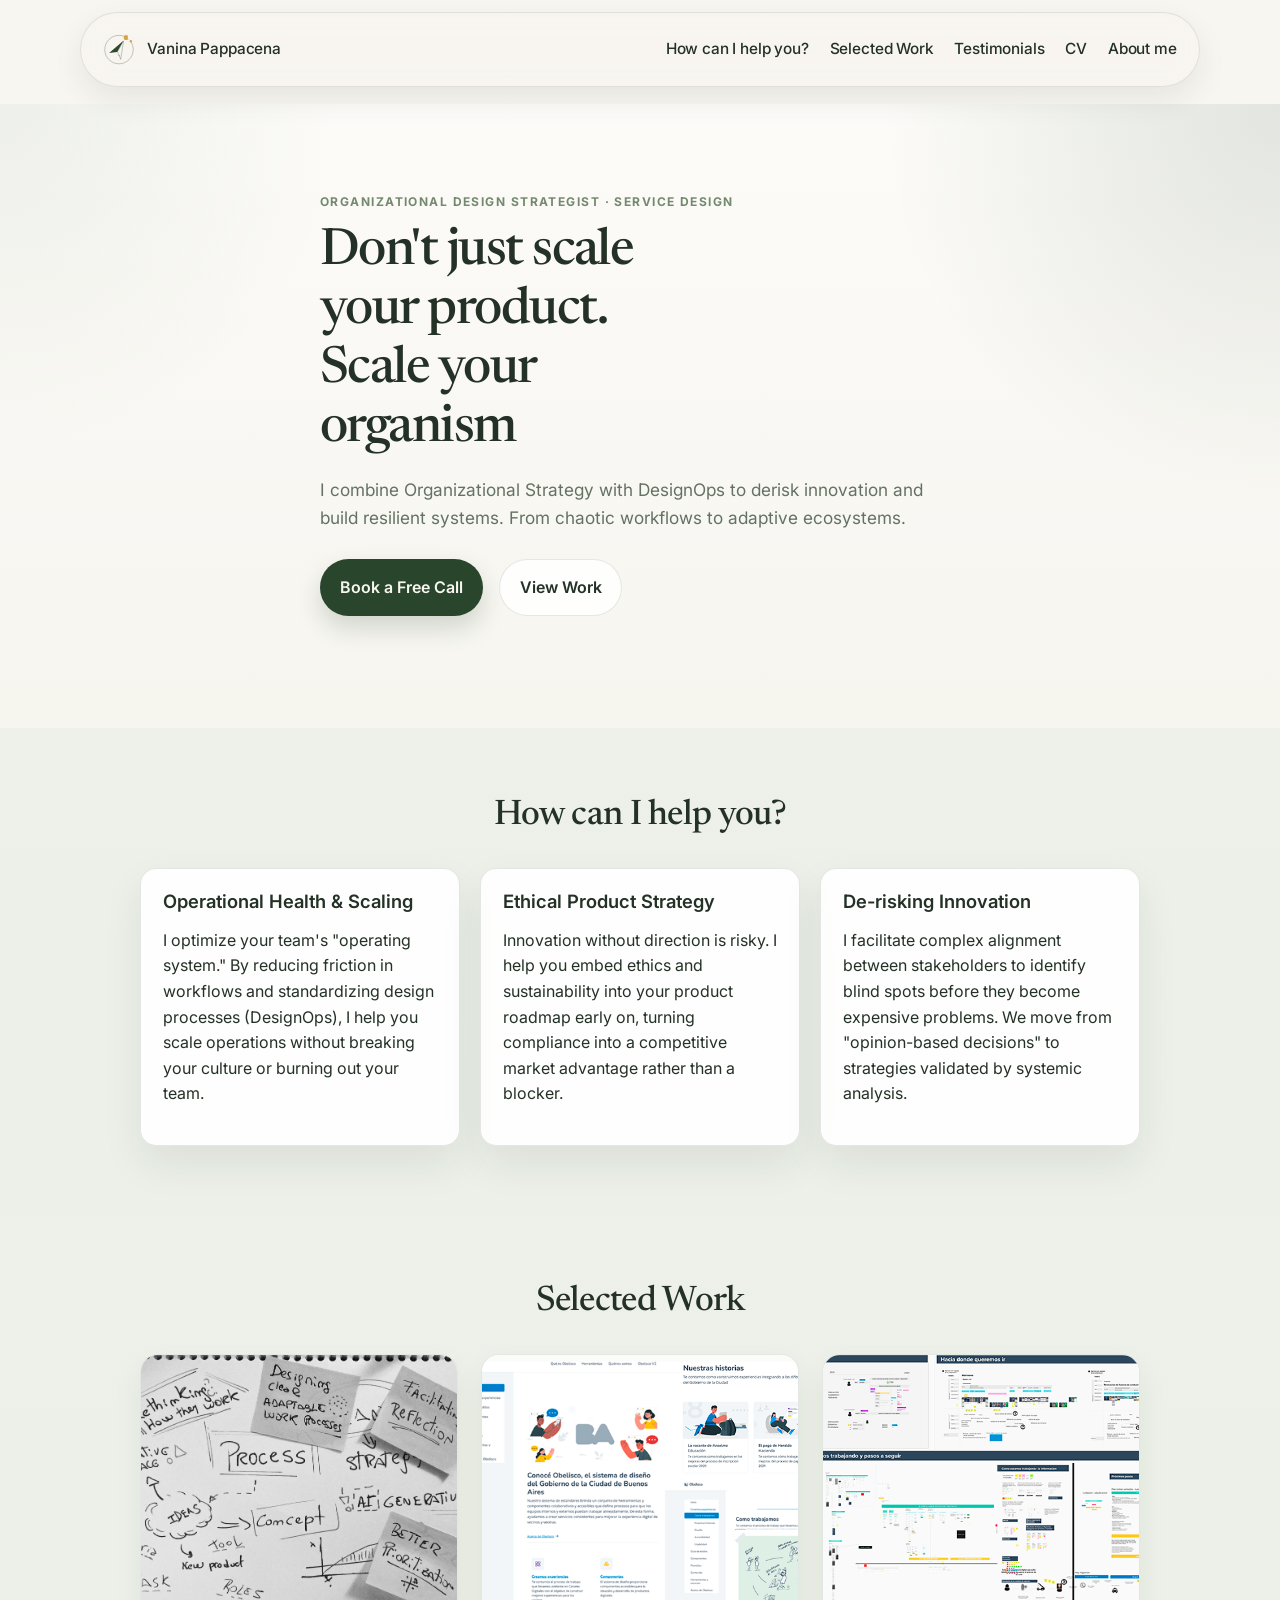
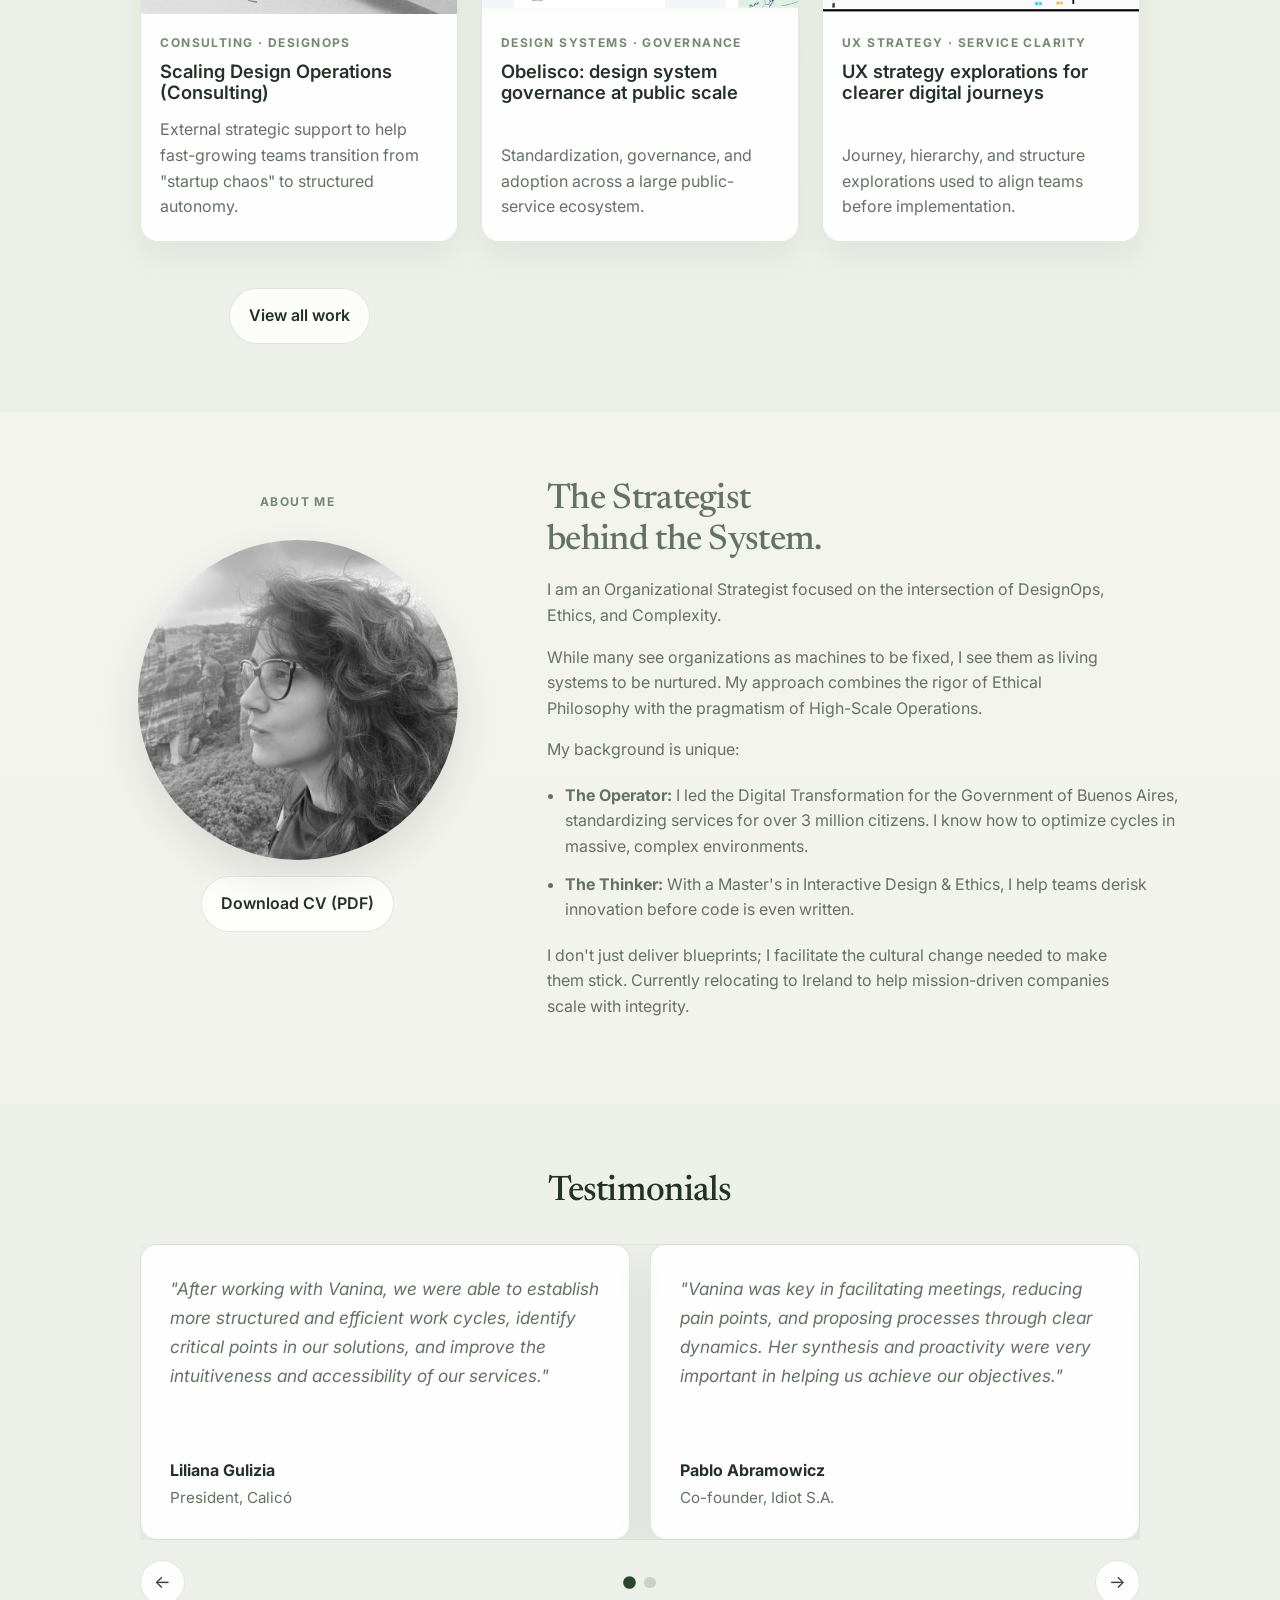
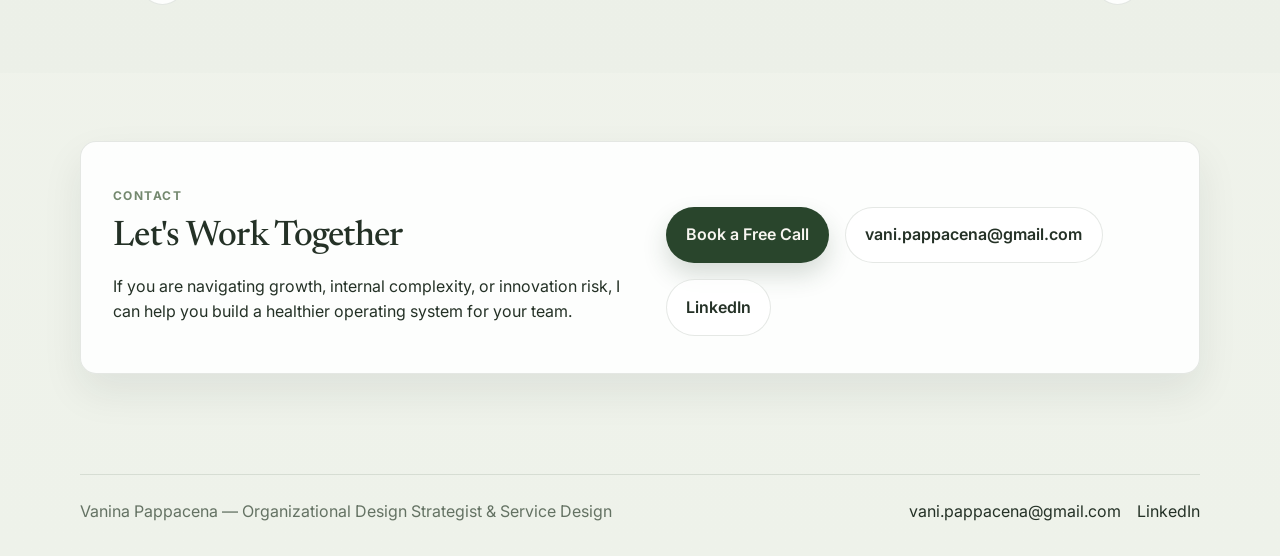
==== commit 61c66db4: "Update eyebrow text in index.html" ====
--- a/index.html
+++ b/index.html
@@ -46,7 +46,7 @@
       </nav>
 
       <div class="container hero-content" id="top">
-        <p class="eyebrow">Organizational Strategy · DesignOps · Service Design</p>
+        <p class="eyebrow">Organizational Design Strategist · Service Design</p>
         <h1>Don't just scale your product. Scale your organism</h1>
         <p class="lead">
           I combine Organizational Strategy with DesignOps to derisk innovation and build
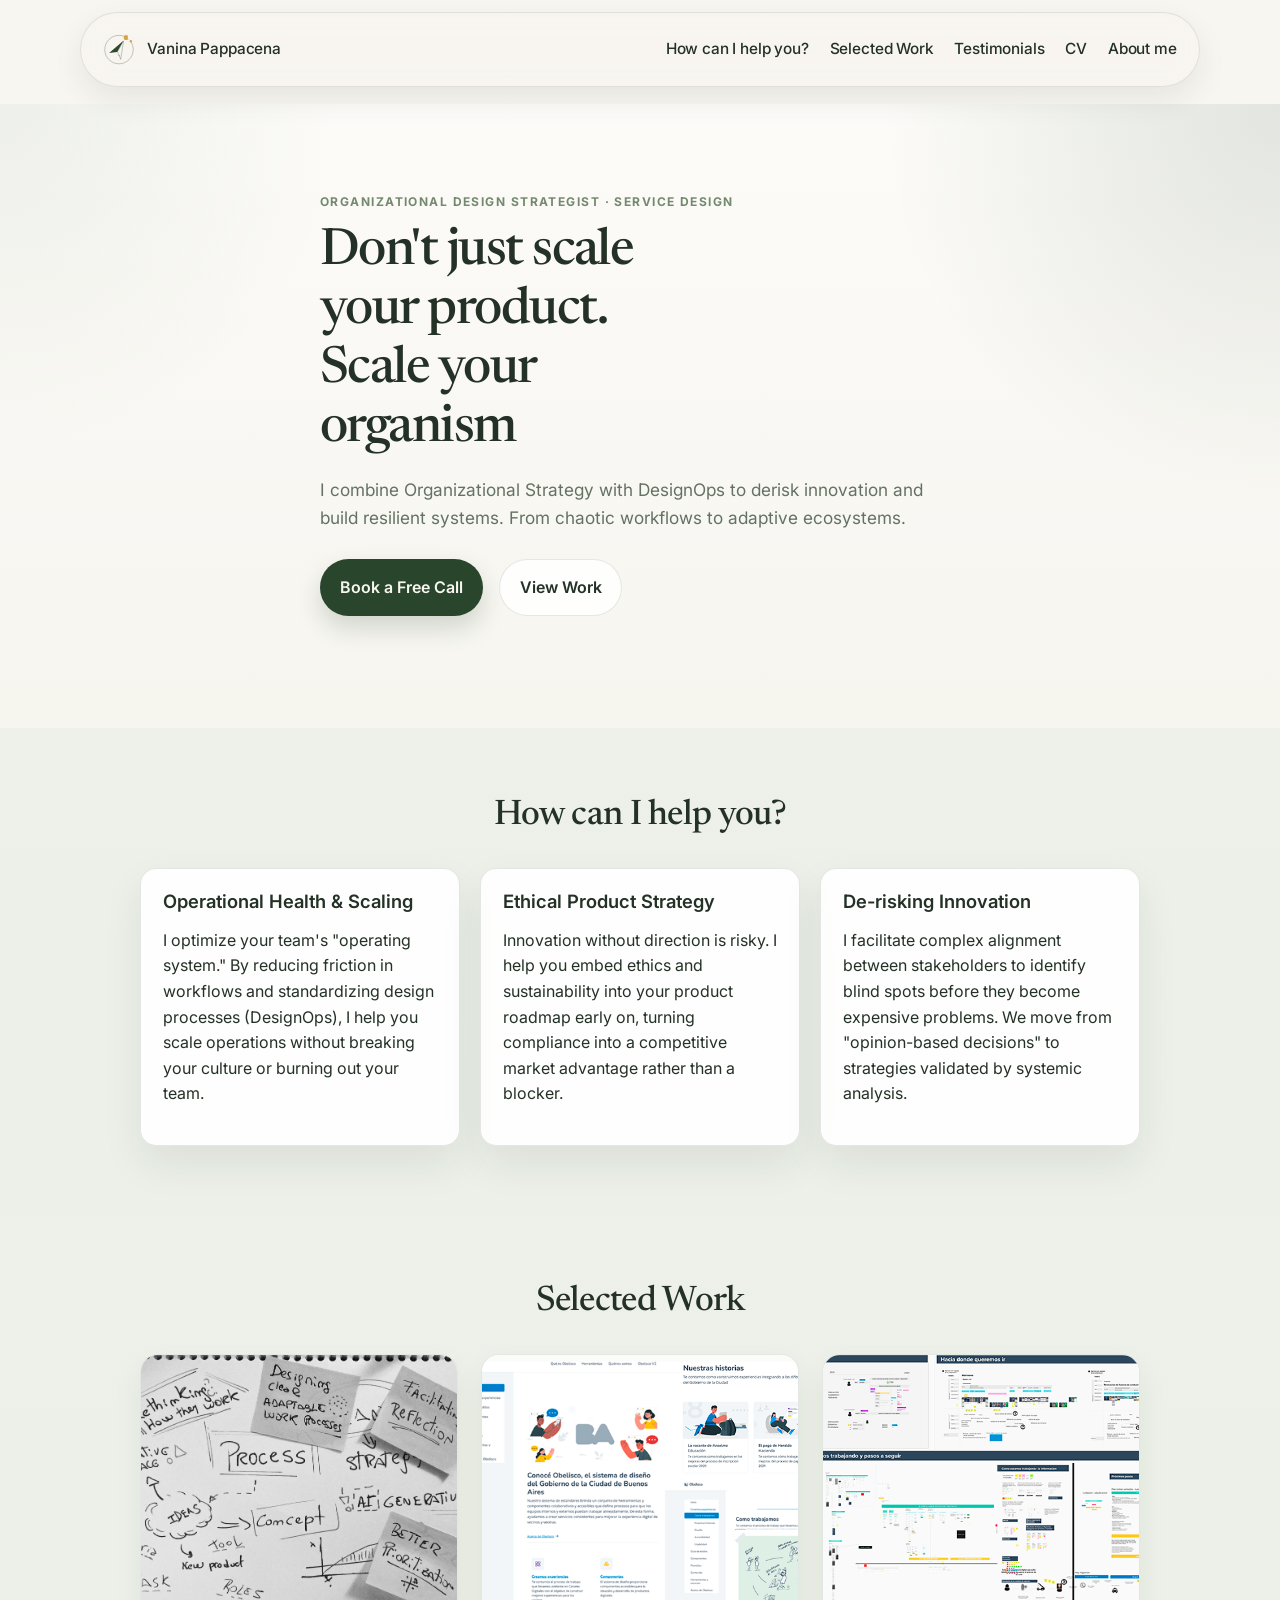
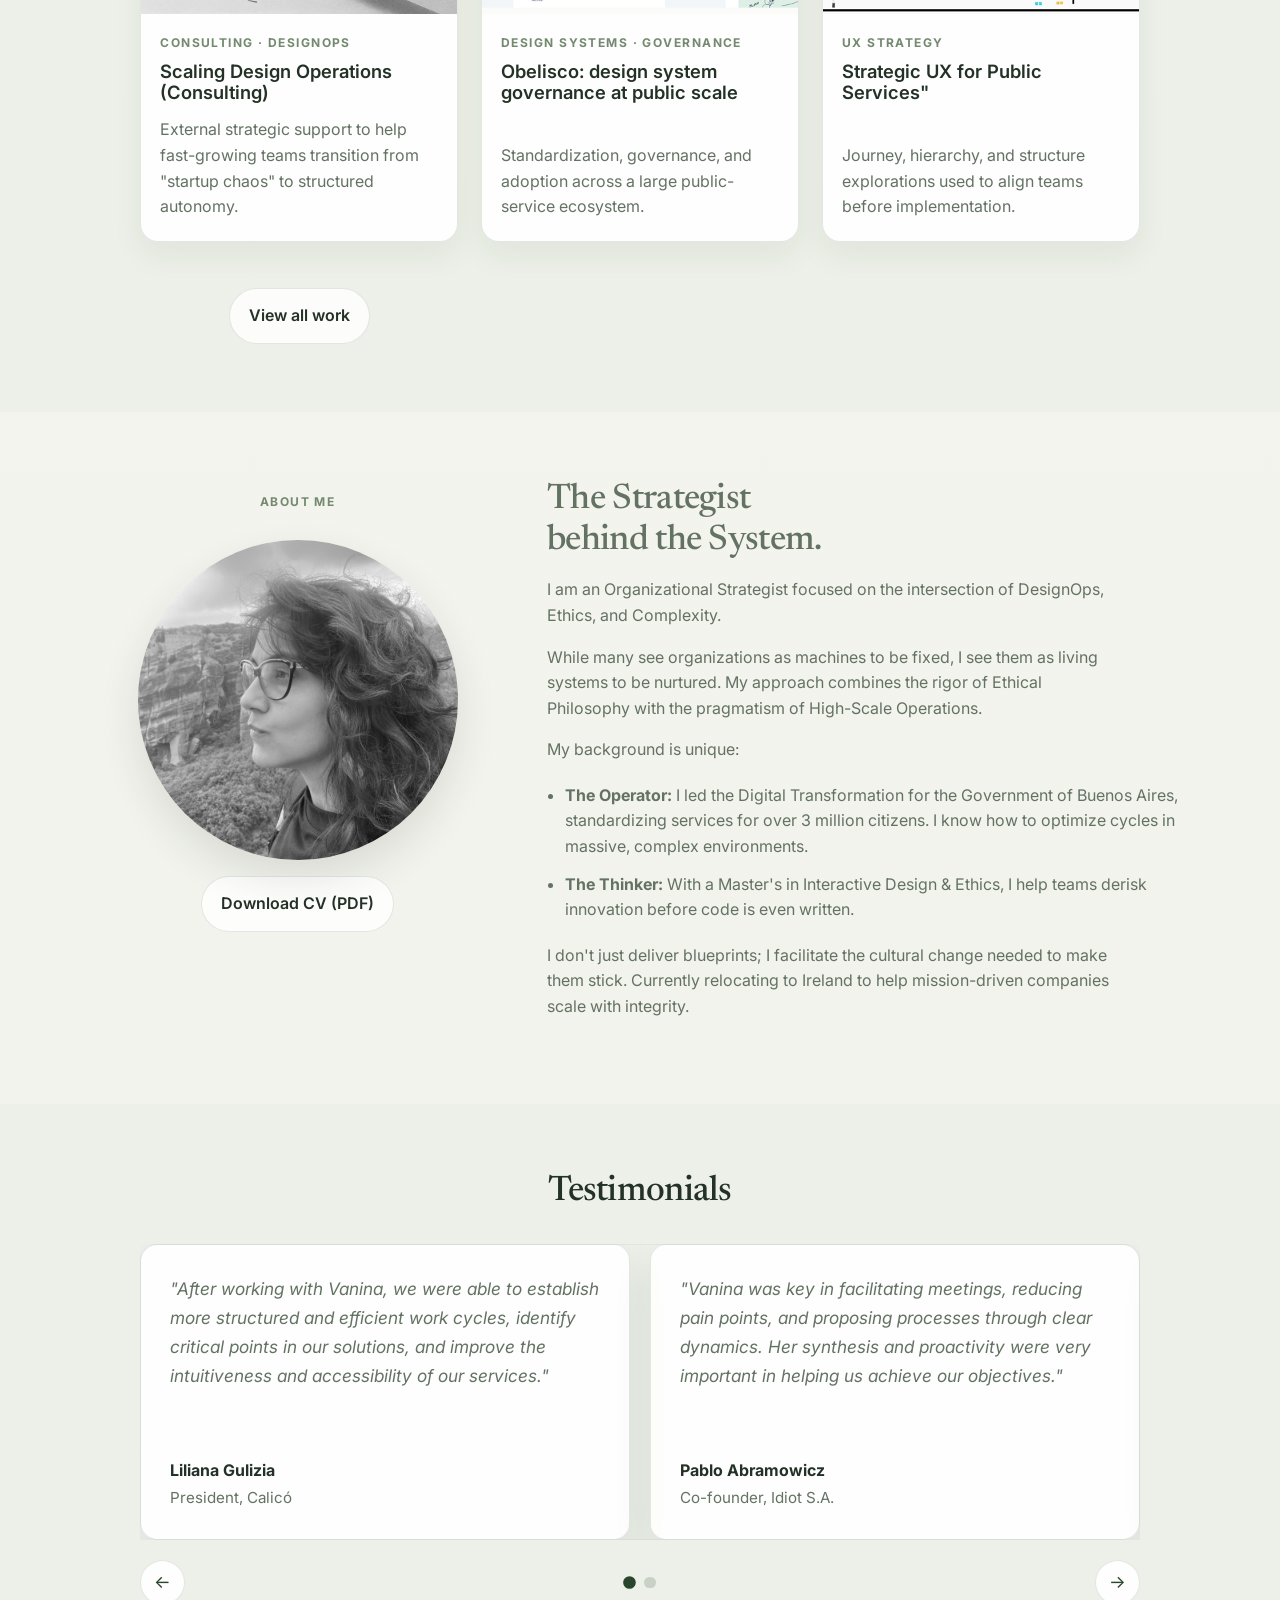
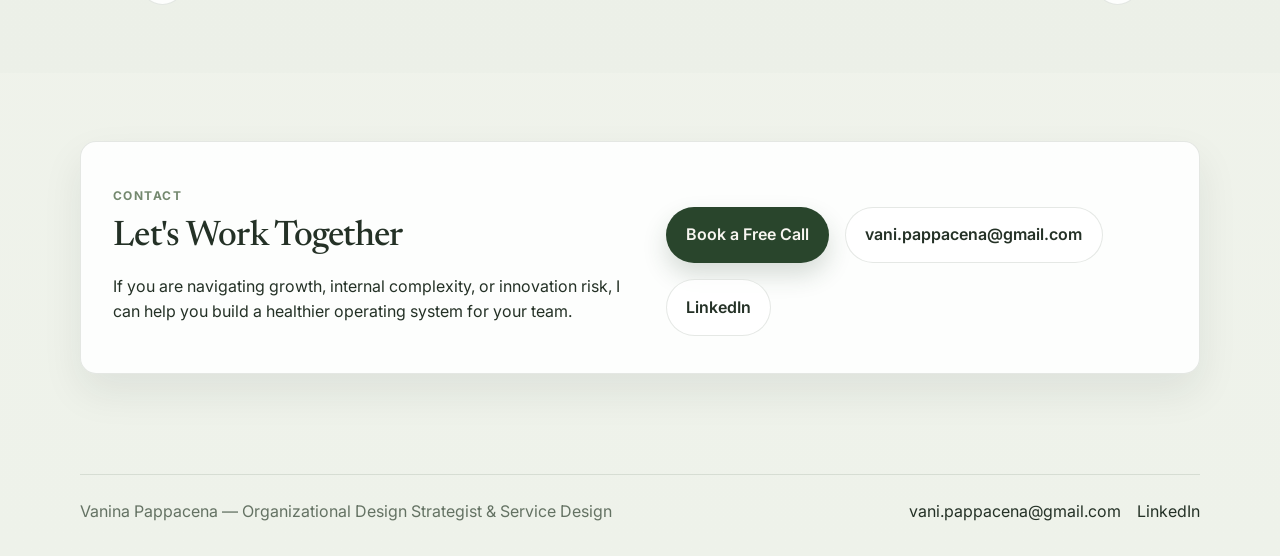
==== commit 3842b86e: "Update index.html" ====
--- a/index.html
+++ b/index.html
@@ -119,8 +119,8 @@
              <a class="archive-case-card" href="cases/ux-strategy-explorations.html">
             <img class="archive-case-image" src="assets/images/cases/ux-strategy-cover.png" alt="UX strategy explorations" />
             <div class="archive-case-body">
-              <p class="tag">UX Strategy · Service Clarity</p>
-              <h3>UX strategy explorations for clearer digital journeys</h3>
+              <p class="tag">UX Strategy </p>
+              <h3>Strategic UX for Public Services"</h3>
               <p>Journey, hierarchy, and structure explorations used to align teams before implementation.</p>
             </div>
           </a>
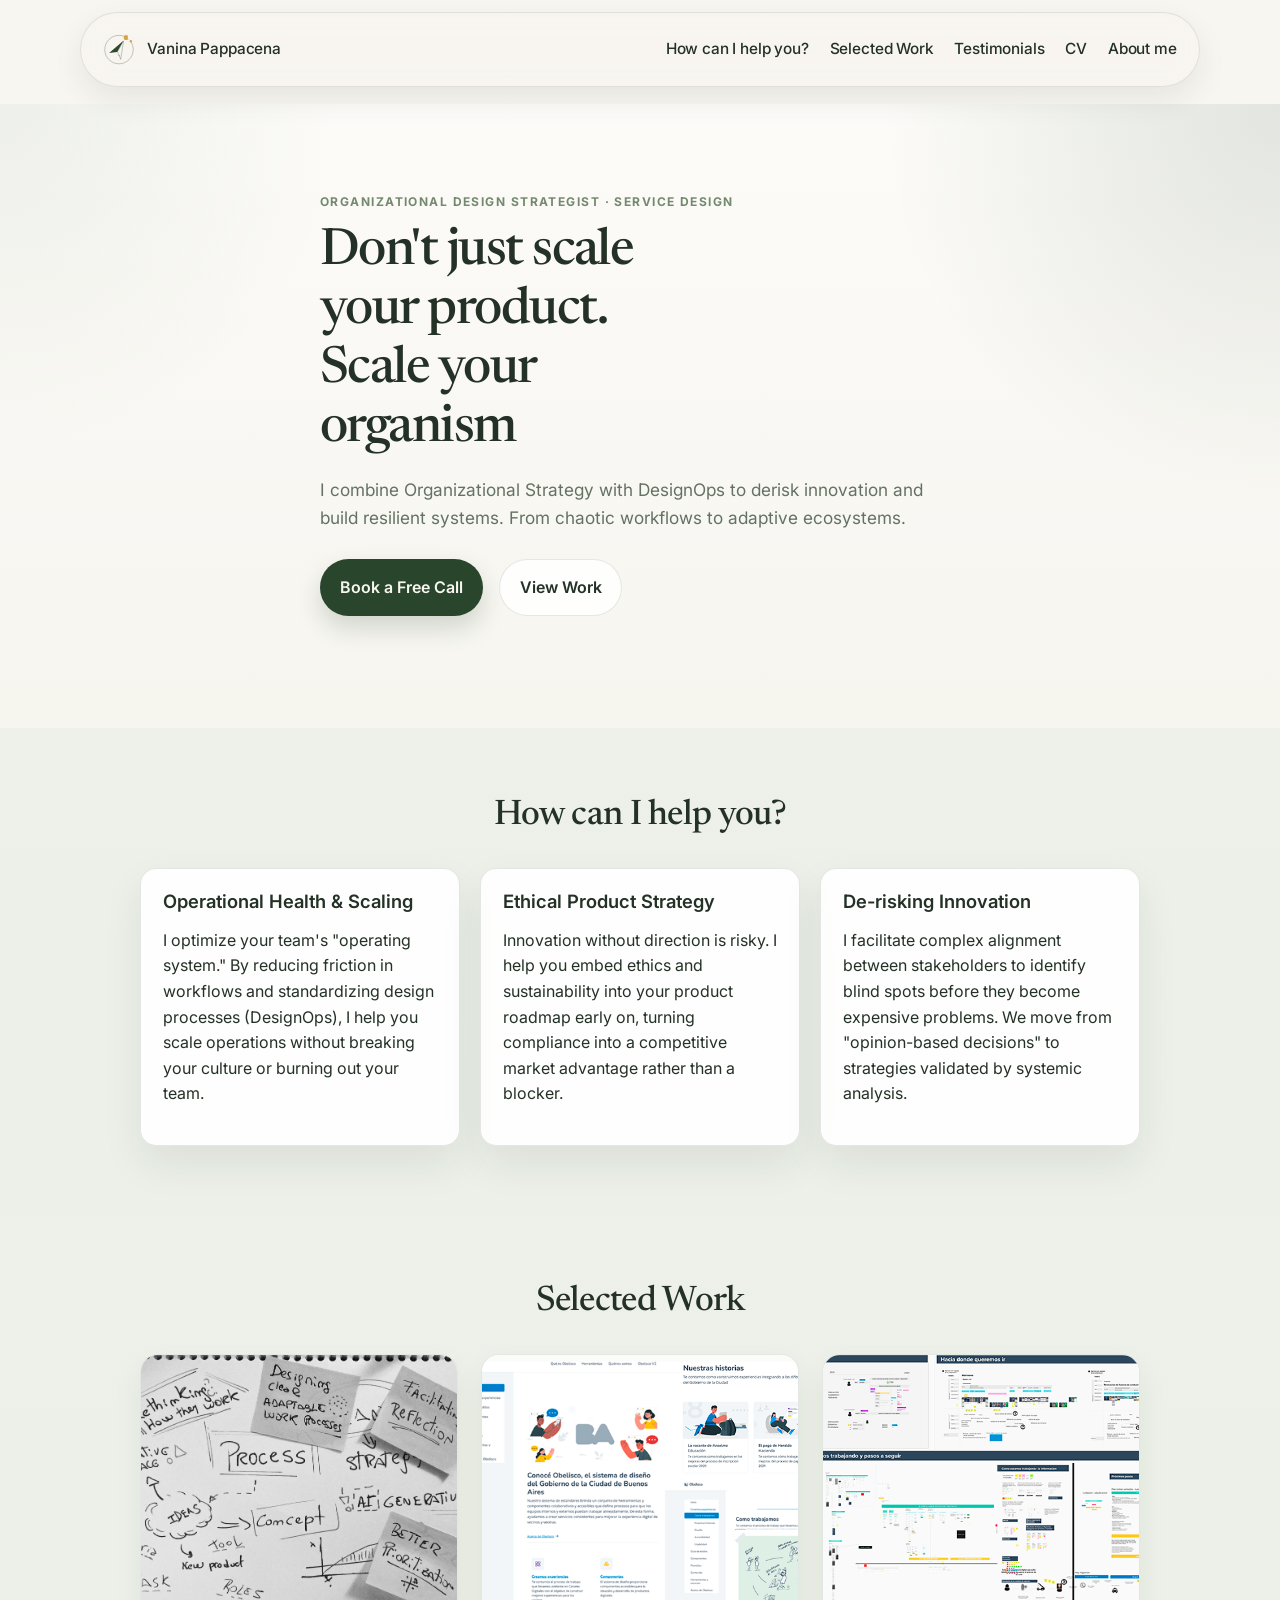
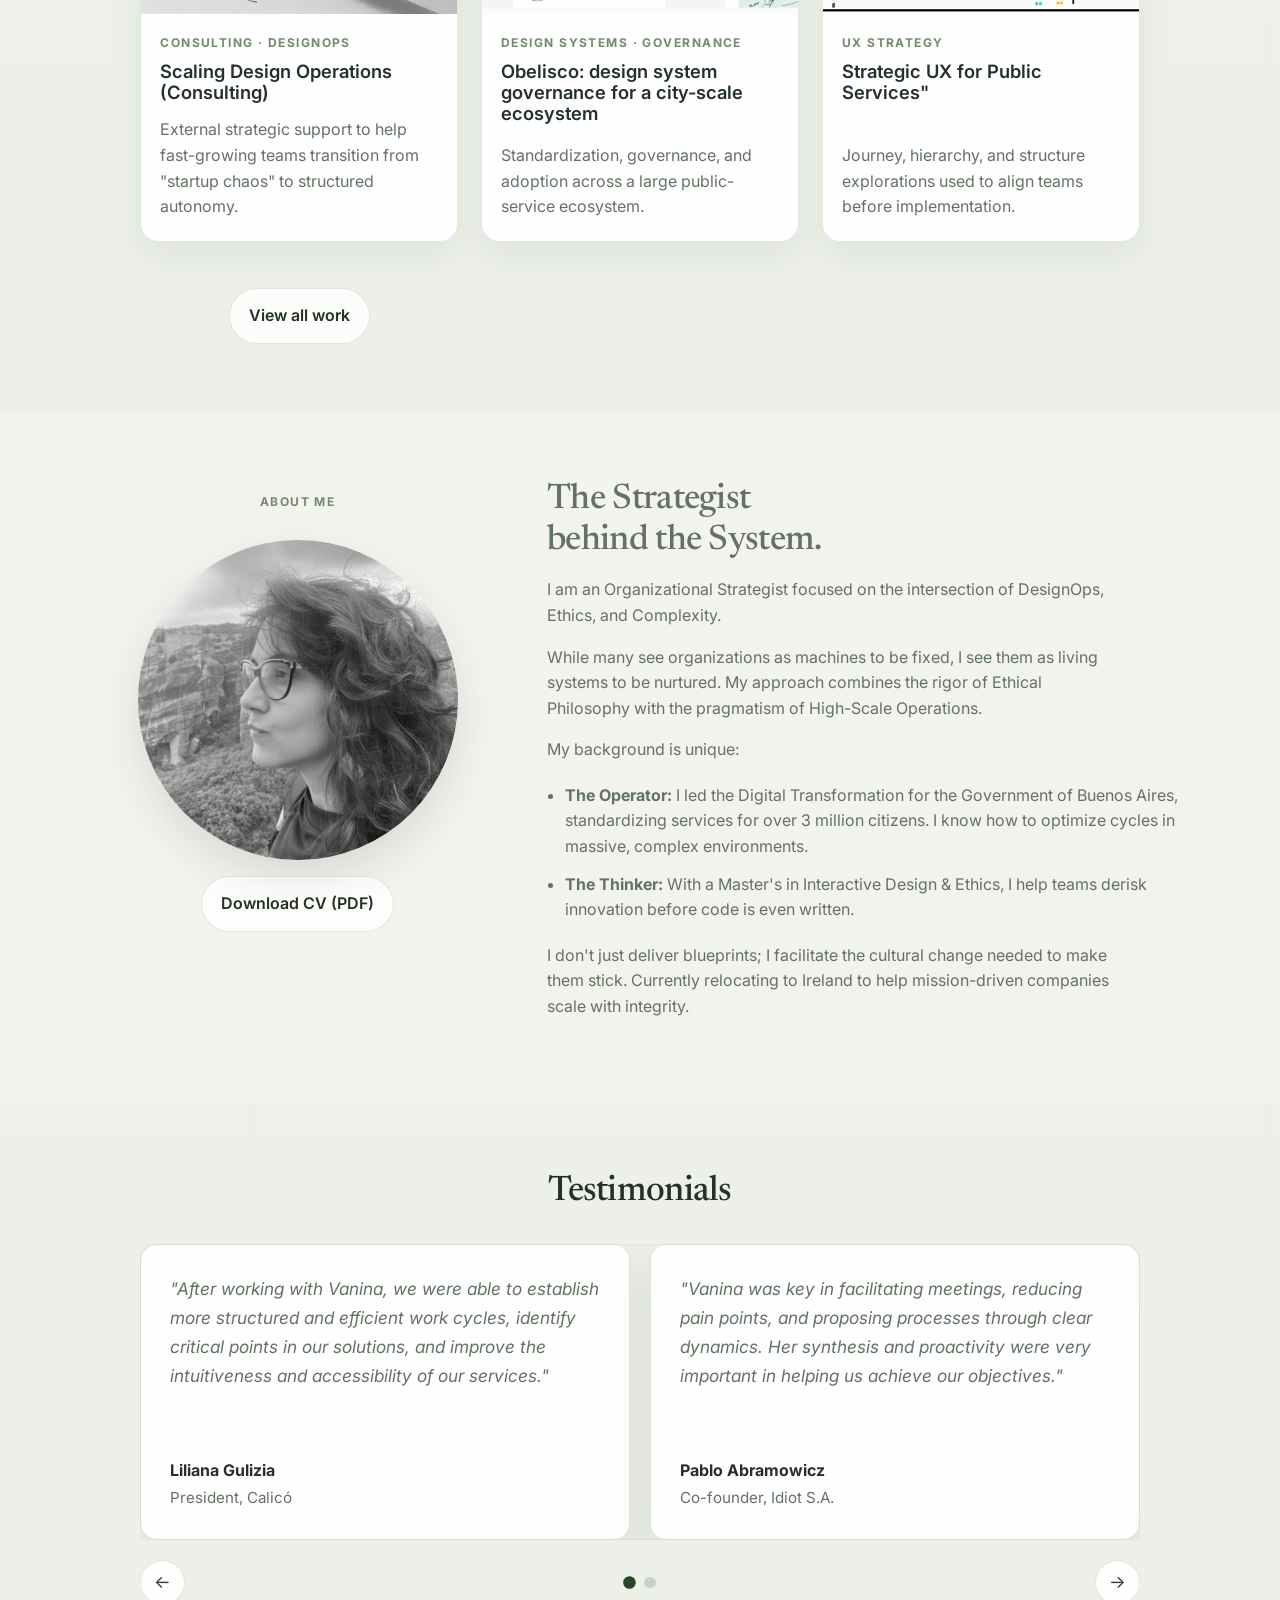
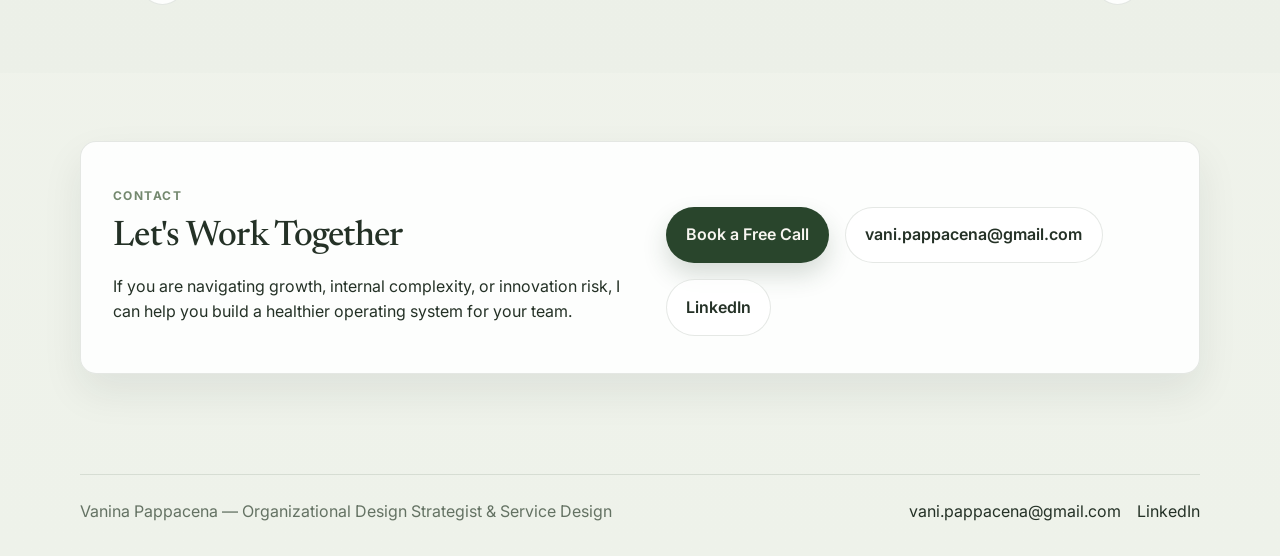
==== commit 526262cd: "Update index.html" ====
--- a/index.html
+++ b/index.html
@@ -112,7 +112,7 @@
             <img class="archive-case-image" src="assets/images/cases/system-overview.png" alt="Obelisco design system" />
             <div class="archive-case-body">
               <p class="tag">Design Systems · Governance</p>
-              <h3>Obelisco: design system governance at public scale</h3>
+              <h3>Obelisco: design system governance for a city-scale ecosystem</h3>
               <p>Standardization, governance, and adoption across a large public-service ecosystem.</p>
             </div>
           </a>
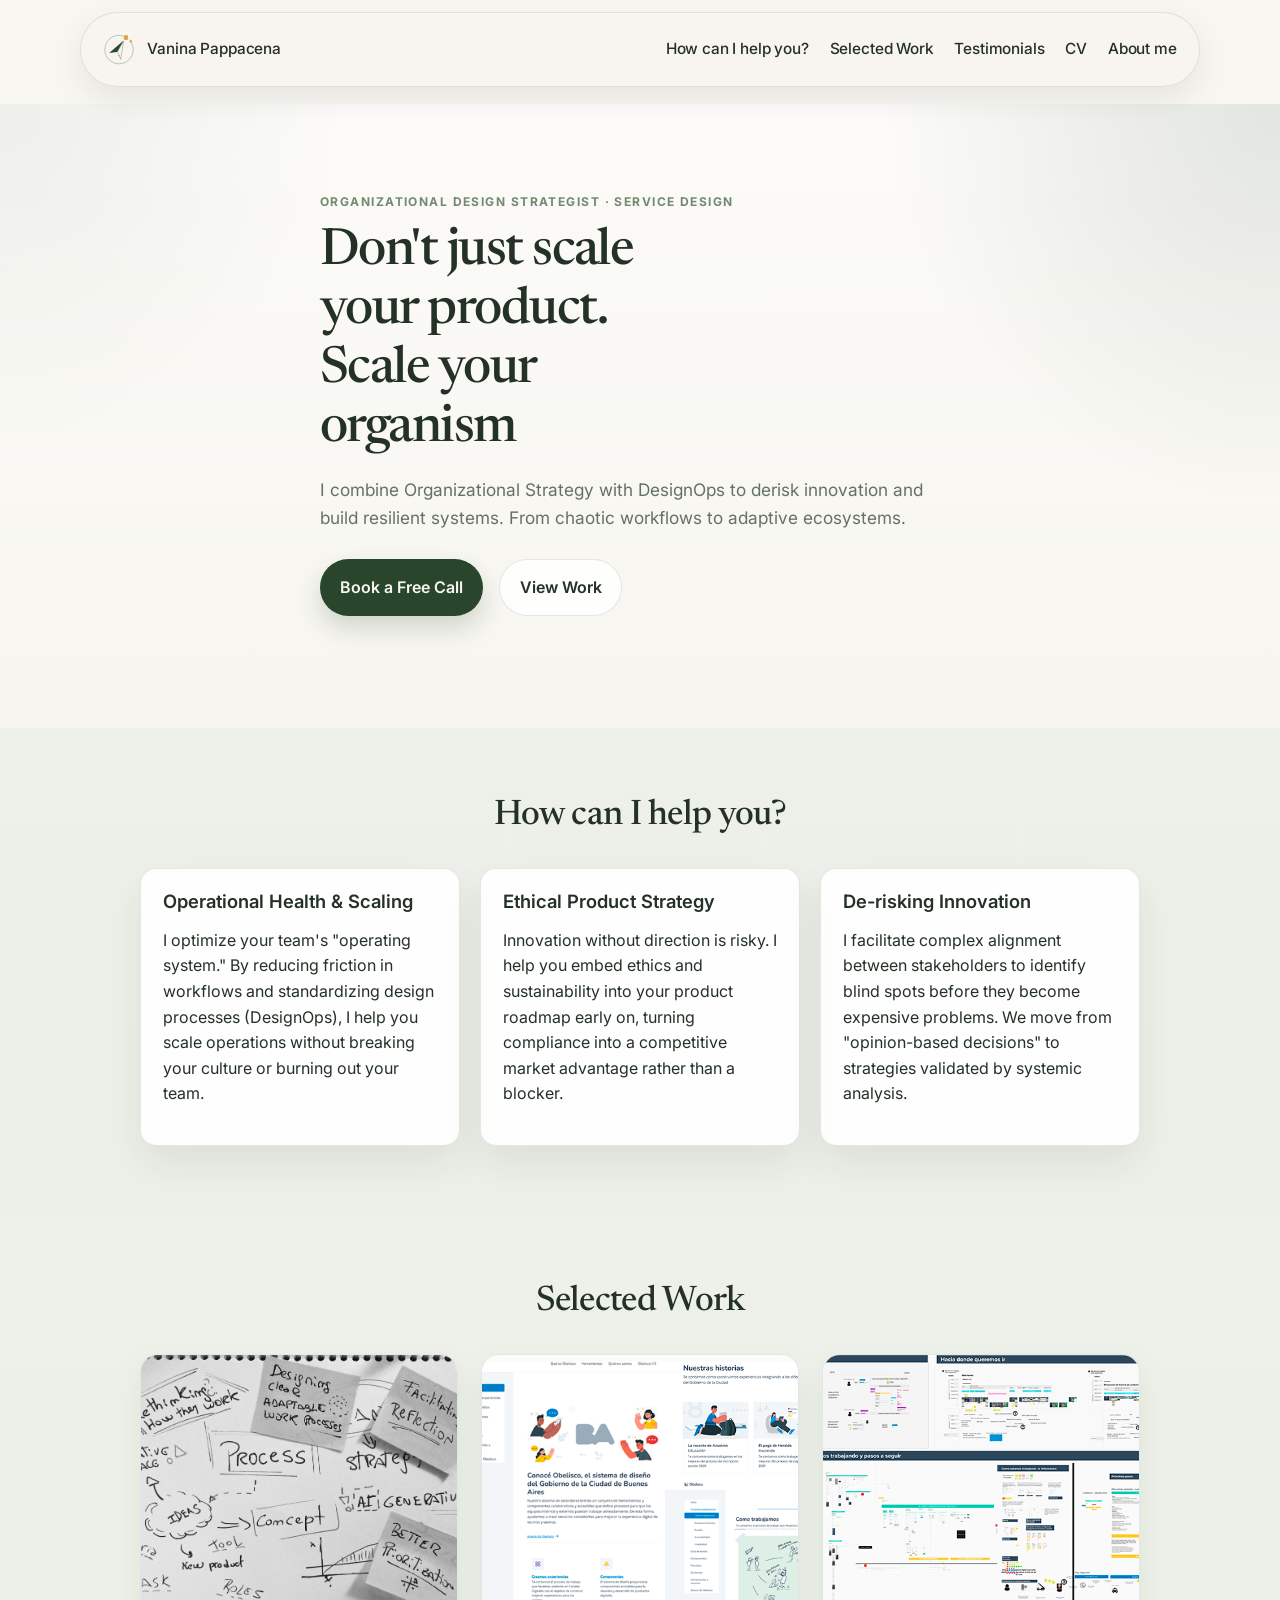
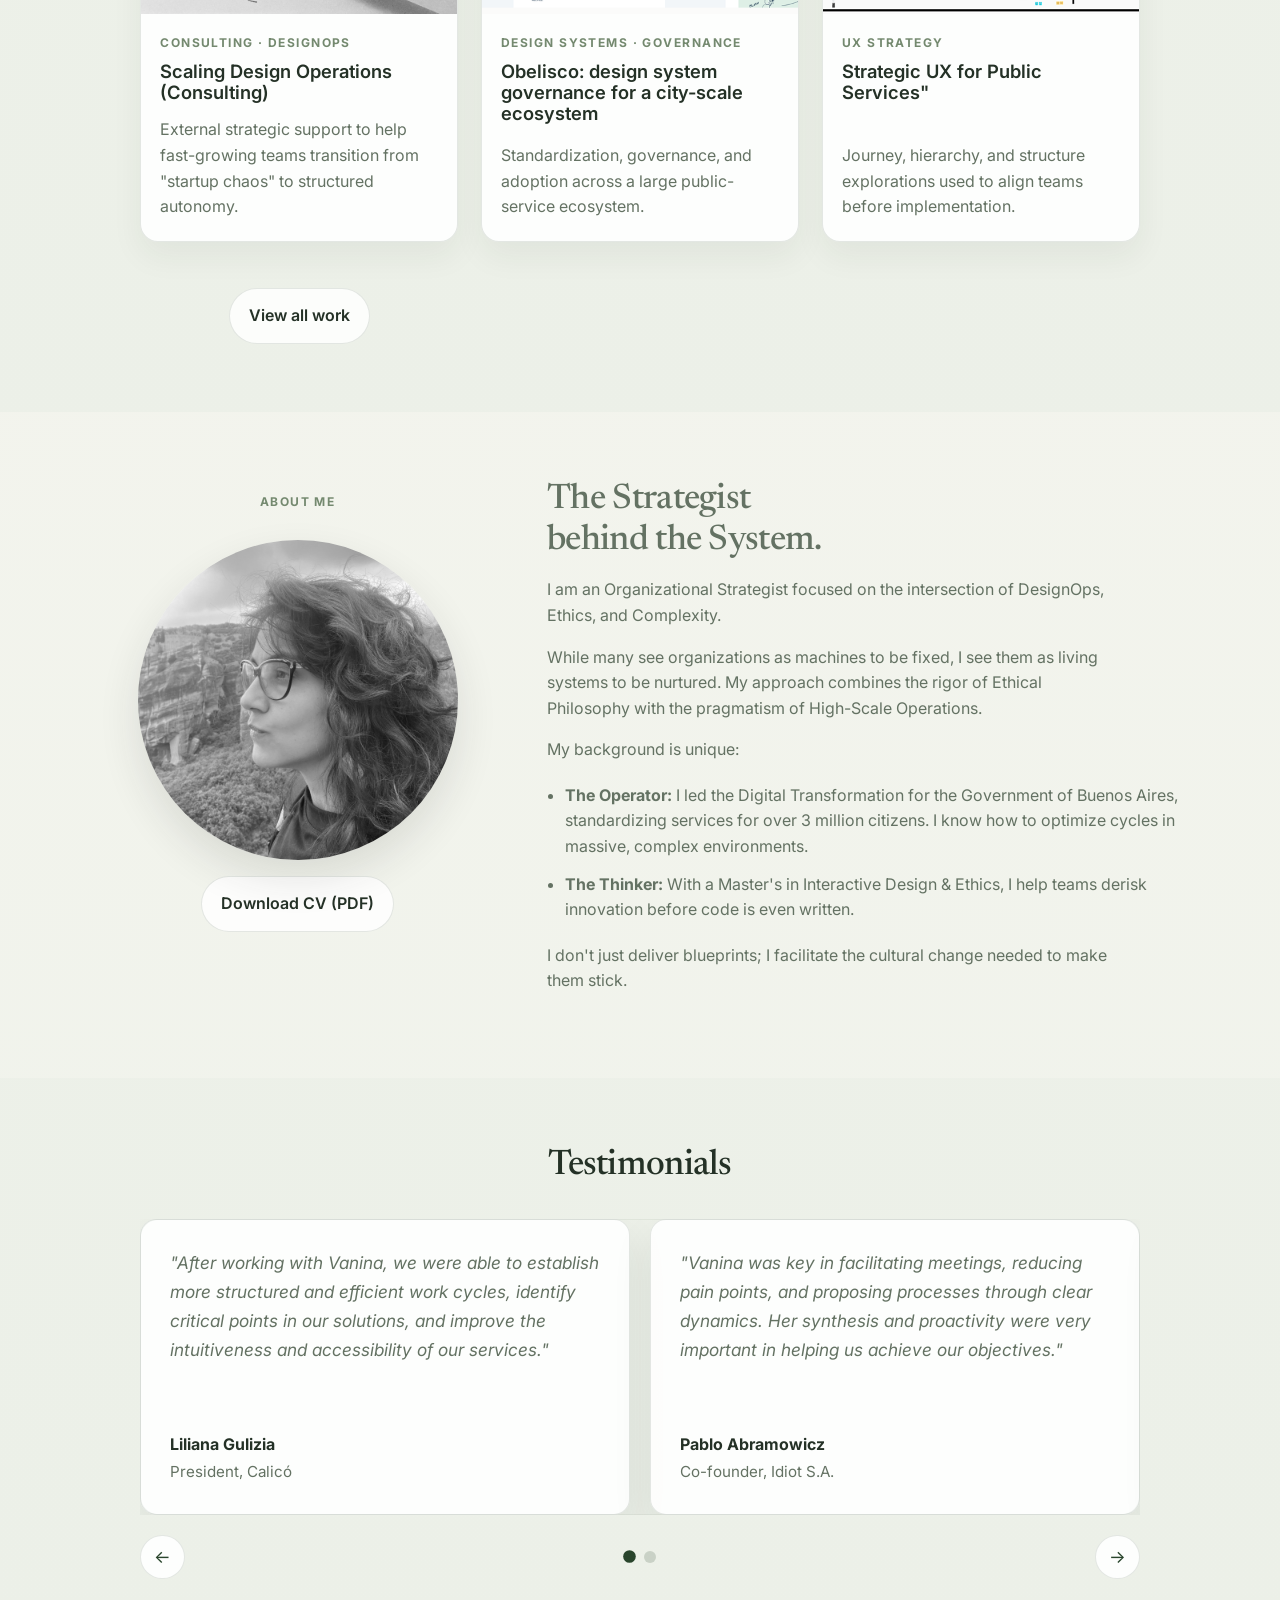
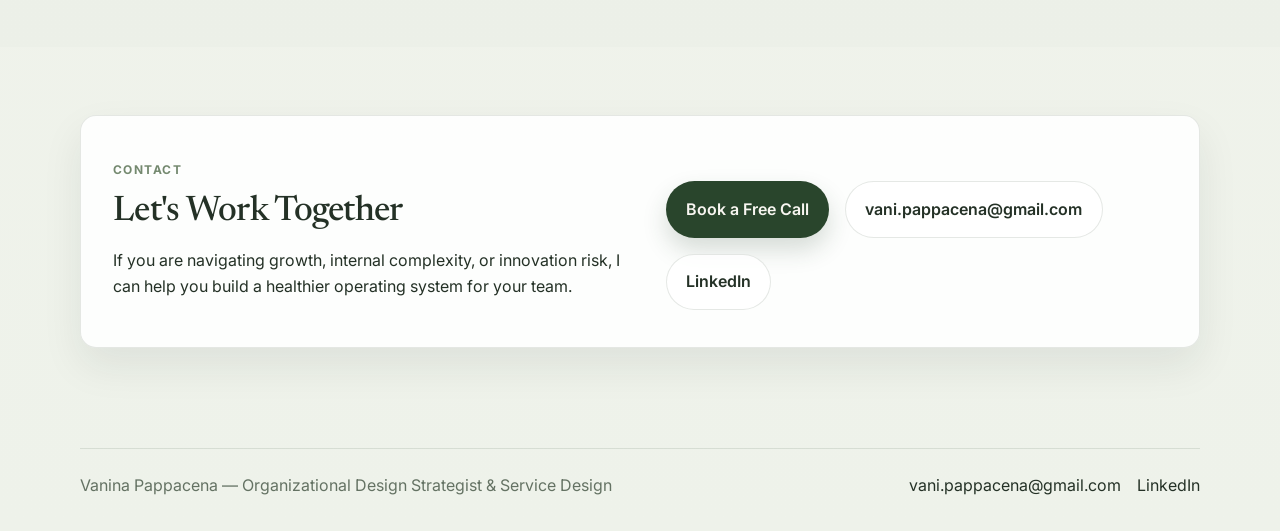
==== commit 891ee862: "Remove relocation information from index.html Removed the line about relocating to Ireland." ====
--- a/index.html
+++ b/index.html
@@ -116,8 +116,8 @@
               <p>Standardization, governance, and adoption across a large public-service ecosystem.</p>
             </div>
           </a>
-             <a class="archive-case-card" href="cases/ux-strategy-explorations.html">
-            <img class="archive-case-image" src="assets/images/cases/ux-strategy-cover.png" alt="UX strategy explorations" />
+             <a class="archive-case-card" href="cases/ux-strategy.html">
+            <img class="archive-case-image" src="assets/images/cases/ux-strategy-cover.png" alt="UX strategy" />
             <div class="archive-case-body">
               <p class="tag">UX Strategy </p>
               <h3>Strategic UX for Public Services"</h3>
@@ -153,7 +153,6 @@
             </ul>
             <p>
               I don't just deliver blueprints; I facilitate the cultural change needed to make them stick.
-              Currently relocating to Ireland to help mission-driven companies scale with integrity.
             </p>
           </div>
         </div>
